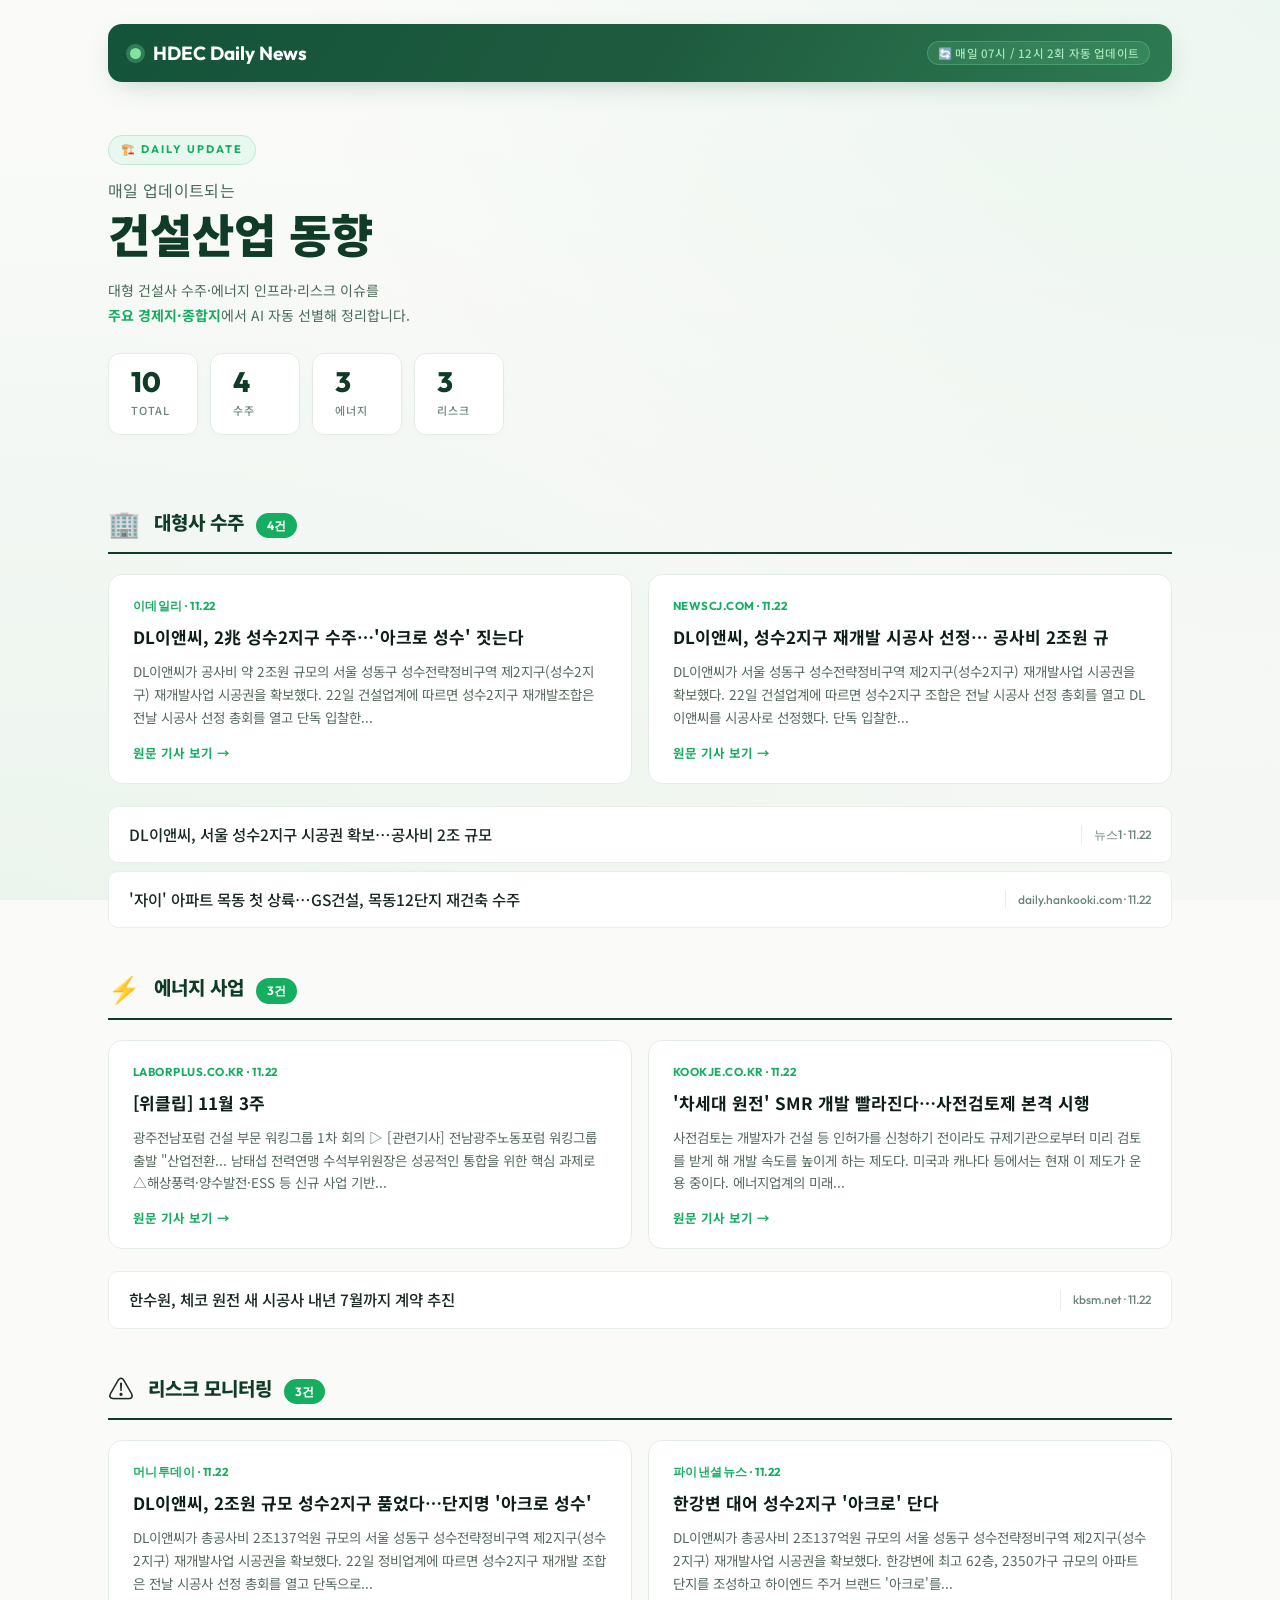
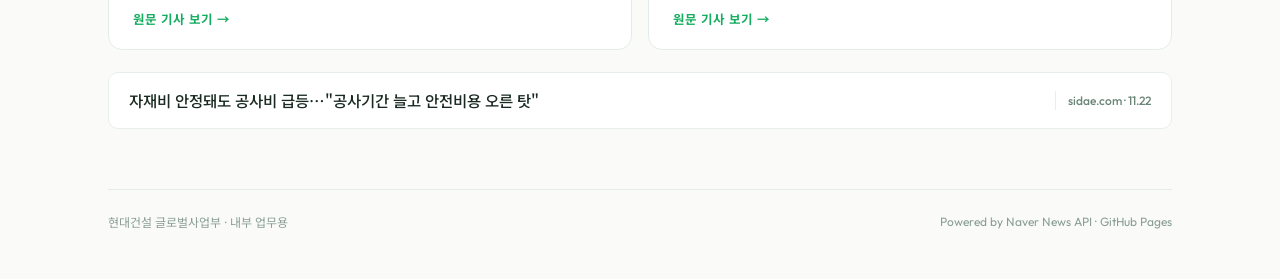
==== news_top10.html @ 76e1b09c "Daily news update 2026-11-22" ====
<!DOCTYPE html>
<html lang="ko">
<head>
    <meta charset="UTF-8">
    <meta name="viewport" content="width=device-width, initial-scale=1.0">
    <title>건설산업 동향 Daily | HDEC Daily News</title>
    <link rel="preconnect" href="https://fonts.googleapis.com">
    <link rel="preconnect" href="https://fonts.gstatic.com" crossorigin>
    <link href="https://fonts.googleapis.com/css2?family=Noto+Sans+KR:wght@300;400;500;700;900&family=Outfit:wght@300;400;600;800&display=swap" rel="stylesheet">
    <link rel="stylesheet" href="style.css">
</head>
<body>

<div class="bg-wrap"><div class="bg-overlay"></div></div>

<main class="container">

  <header class="site-header">
    <a href="https://hdec-daily-news.github.io/landing/" class="brand">
      <span class="brand-dot"></span>
      <span class="brand-name">HDEC Daily News</span>
    </a>
    <div class="site-meta">
      <span class="auto-badge">🔄 매일 07시 / 12시 2회 자동 업데이트</span>
    </div>
  </header>

  <section class="hero">
    <div class="hero-tag">🏗️ DAILY UPDATE</div>
    <h1>
      <span class="hero-sub">매일 업데이트되는</span>
      <span class="hero-main">건설산업 동향</span>
    </h1>
    <p class="hero-desc">
      대형 건설사 수주·에너지 인프라·리스크 이슈를<br>
      <strong>주요 경제지·종합지</strong>에서 AI 자동 선별해 정리합니다.
    </p>
    <div class="hero-stats">
      <div class="stat"><span class="stat-num">10</span><span class="stat-lab">TOTAL</span></div>
      <div class="stat"><span class="stat-num">4</span><span class="stat-lab">수주</span></div>
      <div class="stat"><span class="stat-num">3</span><span class="stat-lab">에너지</span></div>
      <div class="stat"><span class="stat-num">3</span><span class="stat-lab">리스크</span></div>
    </div>
  </section>

  
    <section class="section">
      <div class="section-head">
        <div class="section-icon">🏢</div>
        <div class="section-meta">
          <h2 class="section-title">대형사 수주</h2>
          <div class="section-count">4건</div>
        </div>
      </div>
      <div class="top-cards">
        <a class="top-card" href="https://www.edaily.co.kr/News/Read?newsId=01830246645648344&amp;mediaCodeNo=257&amp;utm_source=naver&amp;utm_medium=referral&amp;utm_campaign=news_syndication&amp;utm_content=original_article" target="_blank" rel="noopener">
          <div class="top-card-source">이데일리 · 11.22</div>
          <h3 class="top-card-title">DL이앤씨, 2兆 성수2지구 수주…'아크로 성수' 짓는다</h3>
          <p class="top-card-desc">DL이앤씨가 공사비 약 2조원 규모의 서울 성동구 성수전략정비구역 제2지구(성수2지구) 재개발사업 시공권을 확보했다. 22일 건설업계에 따르면 성수2지구 재개발조합은 전날 시공사 선정 총회를 열고 단독 입찰한... </p>
          <span class="top-card-more">원문 기사 보기 →</span>
        </a>
        <a class="top-card" href="https://www.newscj.com/news/articleView.html?idxno=3451092" target="_blank" rel="noopener">
          <div class="top-card-source">newscj.com · 11.22</div>
          <h3 class="top-card-title">DL이앤씨, 성수2지구 재개발 시공사 선정… 공사비 2조원 규</h3>
          <p class="top-card-desc">DL이앤씨가 서울 성동구 성수전략정비구역 제2지구(성수2지구) 재개발사업 시공권을 확보했다. 22일 건설업계에 따르면 성수2지구 조합은 전날 시공사 선정 총회를 열고 DL이앤씨를 시공사로 선정했다. 단독 입찰한... </p>
          <span class="top-card-more">원문 기사 보기 →</span>
        </a></div><ul class="headlines">
          <li class="headline">
            <a href="https://www.news1.kr/realestate/general/6361959" target="_blank" rel="noopener">
              <span class="hl-title">DL이앤씨, 서울 성수2지구 시공권 확보…공사비 2조 규모</span>
              <span class="hl-meta">뉴스1 · 11.22</span>
            </a>
          </li>
          <li class="headline">
            <a href="https://daily.hankooki.com/news/articleView.html?idxno=1427640" target="_blank" rel="noopener">
              <span class="hl-title">'자이' 아파트 목동 첫 상륙…GS건설, 목동12단지 재건축 수주</span>
              <span class="hl-meta">daily.hankooki.com · 11.22</span>
            </a>
          </li></ul>
    </section>
    <section class="section">
      <div class="section-head">
        <div class="section-icon">⚡</div>
        <div class="section-meta">
          <h2 class="section-title">에너지 사업</h2>
          <div class="section-count">3건</div>
        </div>
      </div>
      <div class="top-cards">
        <a class="top-card" href="https://www.laborplus.co.kr/news/articleView.html?idxno=41877" target="_blank" rel="noopener">
          <div class="top-card-source">laborplus.co.kr · 11.22</div>
          <h3 class="top-card-title">[위클립] 11월 3주</h3>
          <p class="top-card-desc">광주전남포럼 건설 부문 워킹그룹 1차 회의 ▷ [관련기사] 전남광주노동포럼 워킹그룹 출발 &quot;산업전환... 남태섭 전력연맹 수석부위원장은 성공적인 통합을 위한 핵심 과제로 △해상풍력·양수발전·ESS 등 신규 사업 기반... </p>
          <span class="top-card-more">원문 기사 보기 →</span>
        </a>
        <a class="top-card" href="http://www.kookje.co.kr/news2011/asp/newsbody.asp?code=0200&amp;key=20261122.99099006650" target="_blank" rel="noopener">
          <div class="top-card-source">kookje.co.kr · 11.22</div>
          <h3 class="top-card-title">'차세대 원전' SMR 개발 빨라진다…사전검토제 본격 시행</h3>
          <p class="top-card-desc">사전검토는 개발자가 건설 등 인허가를 신청하기 전이라도 규제기관으로부터 미리 검토를 받게 해 개발 속도를 높이게 하는 제도다. 미국과 캐나다 등에서는 현재 이 제도가 운용 중이다. 에너지업계의 미래... </p>
          <span class="top-card-more">원문 기사 보기 →</span>
        </a></div><ul class="headlines">
          <li class="headline">
            <a href="https://www.kbsm.net/news/view.php?idx=542794" target="_blank" rel="noopener">
              <span class="hl-title">한수원, 체코 원전 새 시공사 내년 7월까지 계약 추진</span>
              <span class="hl-meta">kbsm.net · 11.22</span>
            </a>
          </li></ul>
    </section>
    <section class="section">
      <div class="section-head">
        <div class="section-icon">⚠️</div>
        <div class="section-meta">
          <h2 class="section-title">리스크 모니터링</h2>
          <div class="section-count">3건</div>
        </div>
      </div>
      <div class="top-cards">
        <a class="top-card" href="https://www.mt.co.kr/estate/2026/11/22/2026112213561186663" target="_blank" rel="noopener">
          <div class="top-card-source">머니투데이 · 11.22</div>
          <h3 class="top-card-title">DL이앤씨, 2조원 규모 성수2지구 품었다…단지명 '아크로 성수'</h3>
          <p class="top-card-desc">DL이앤씨가 총공사비 2조137억원 규모의 서울 성동구 성수전략정비구역 제2지구(성수2지구) 재개발사업 시공권을 확보했다. 22일 정비업계에 따르면 성수2지구 재개발 조합은 전날 시공사 선정 총회를 열고 단독으로... </p>
          <span class="top-card-more">원문 기사 보기 →</span>
        </a>
        <a class="top-card" href="https://www.fnnews.com/news/202611221819391116" target="_blank" rel="noopener">
          <div class="top-card-source">파이낸셜뉴스 · 11.22</div>
          <h3 class="top-card-title">한강변 대어 성수2지구 '아크로' 단다</h3>
          <p class="top-card-desc">DL이앤씨가 총공사비 2조137억원 규모의 서울 성동구 성수전략정비구역 제2지구(성수2지구) 재개발사업 시공권을 확보했다. 한강변에 최고 62층, 2350가구 규모의 아파트 단지를 조성하고 하이엔드 주거 브랜드 '아크로'를... </p>
          <span class="top-card-more">원문 기사 보기 →</span>
        </a></div><ul class="headlines">
          <li class="headline">
            <a href="https://www.sidae.com/article/2026112119050457990" target="_blank" rel="noopener">
              <span class="hl-title">자재비 안정돼도 공사비 급등…&quot;공사기간 늘고 안전비용 오른 탓&quot;</span>
              <span class="hl-meta">sidae.com · 11.22</span>
            </a>
          </li></ul>
    </section>

  <footer class="site-footer">
    <div>현대건설 글로벌사업부 · 내부 업무용</div>
    <div class="tech">Powered by Naver News API · GitHub Pages</div>
  </footer>

</main>
</body>
</html>
---- style.css ----
/* ========= Reset ========= */
*, *::before, *::after { box-sizing: border-box; margin: 0; padding: 0; }
html, body { height: 100%; }
body {
  font-family: 'Noto Sans KR', -apple-system, BlinkMacSystemFont, sans-serif;
  color: #1a2a22;
  background: #fafbf9;
  overflow-x: hidden;
  min-height: 100vh;
  line-height: 1.6;
  -webkit-font-smoothing: antialiased;
}
a { color: inherit; text-decoration: none; }
ul { list-style: none; }

/* ========= Background (아주 연한 그린 틴트) ========= */
.bg-wrap {
  position: fixed;
  inset: 0;
  z-index: -2;
  background:
    radial-gradient(ellipse at top right, rgba(21, 173, 96, 0.06), transparent 55%),
    radial-gradient(ellipse at bottom left, rgba(21, 173, 96, 0.04), transparent 60%),
    linear-gradient(180deg, #fafbf9 0%, #f4f7f3 100%);
}
.bg-overlay { display: none; }

/* ========= Layout ========= */
.container {
  max-width: 1120px;
  margin: 0 auto;
  padding: 24px 28px 48px;
}

/* ========= Header (다크 그린 스트립 - '일부만 그린') ========= */
.site-header {
  display: flex;
  justify-content: space-between;
  align-items: center;
  padding: 14px 22px;
  margin-bottom: 32px;
  background: linear-gradient(120deg, #14543a 0%, #1e5a3e 50%, #2d7a52 100%);
  border-radius: 14px;
  color: #fff;
  box-shadow: 0 8px 30px -12px rgba(20, 84, 58, 0.35);
}
.brand {
  display: flex;
  align-items: center;
  gap: 12px;
  font-family: 'Outfit', sans-serif;
  font-weight: 700;
  font-size: 19px;
  color: #fff;
  transition: opacity 0.2s;
}
.brand:hover { opacity: 0.85; }
.brand-dot {
  width: 11px; height: 11px; border-radius: 50%;
  background: #7fe4a2;
  box-shadow: 0 0 0 4px rgba(127, 228, 162, 0.28);
  animation: pulse 2.2s ease-in-out infinite;
}
@keyframes pulse {
  0%, 100% { box-shadow: 0 0 0 4px rgba(127, 228, 162, 0.28); }
  50%      { box-shadow: 0 0 0 10px rgba(127, 228, 162, 0.06); }
}
.site-meta {
  font-size: 12.5px;
  color: #c7e8d2;
  font-weight: 300;
}
.site-meta .sep { margin: 0 8px; opacity: 0.5; }
.site-meta .auto-badge {
  display: inline-block;
  padding: 2px 10px;
  border-radius: 999px;
  background: rgba(127, 228, 162, 0.14);
  color: #a8e6ba;
  font-weight: 500;
  font-size: 11.5px;
  letter-spacing: 0.2px;
  border: 1px solid rgba(127, 228, 162, 0.28);
}

/* ========= Hero ========= */
.hero { padding: 20px 0 28px; }
.hero-tag {
  display: inline-block;
  font-family: 'Outfit', sans-serif;
  font-size: 11px;
  font-weight: 700;
  letter-spacing: 0.18em;
  color: #15ad60;
  background: #e8f8ef;
  border: 1px solid rgba(21, 173, 96, 0.18);
  padding: 5px 12px;
  border-radius: 999px;
  margin-bottom: 16px;
}
.hero h1 { line-height: 1.15; font-weight: 900; }
.hero-sub {
  display: block;
  font-size: clamp(13px, 1.6vw, 16px);
  font-weight: 400;
  color: #4a6b5a;
  margin-bottom: 8px;
  letter-spacing: 0.02em;
}
.hero-main {
  display: block;
  font-size: clamp(28px, 4.6vw, 46px);
  color: #0f3b27;
  font-weight: 900;
}
.hero-desc {
  margin-top: 18px;
  font-size: 14px;
  line-height: 1.75;
  color: #4a6b5a;
  font-weight: 400;
  max-width: 720px;
}
.hero-desc strong { color: #15ad60; font-weight: 700; }
.hero-stats {
  display: flex;
  gap: 12px;
  margin-top: 26px;
  flex-wrap: wrap;
}
.stat {
  display: flex;
  flex-direction: column;
  padding: 14px 22px;
  background: #fff;
  border: 1px solid #e3ede6;
  border-radius: 12px;
  min-width: 90px;
  box-shadow: 0 2px 8px -4px rgba(20, 84, 58, 0.08);
}
.stat-num {
  font-family: 'Outfit', sans-serif;
  font-size: 28px;
  font-weight: 800;
  color: #0f3b27;
  line-height: 1;
}
.stat-lab {
  margin-top: 6px;
  font-size: 11px;
  font-weight: 500;
  letter-spacing: 0.08em;
  color: #6b8578;
  text-transform: uppercase;
}

/* ========= Section ========= */
.section { margin-top: 44px; }
.section-head {
  display: flex;
  align-items: center;
  gap: 14px;
  padding-bottom: 14px;
  margin-bottom: 20px;
  border-bottom: 2px solid #0f3b27;
}
.section-icon {
  font-size: 26px;
  line-height: 1;
}
.section-meta { display: flex; align-items: baseline; gap: 12px; flex: 1; }
.section-title {
  font-size: 19px;
  font-weight: 800;
  color: #0f3b27;
}
.section-count {
  font-family: 'Outfit', sans-serif;
  font-size: 12px;
  font-weight: 700;
  color: #fff;
  background: #15ad60;
  padding: 3px 11px;
  border-radius: 999px;
  letter-spacing: 0.02em;
}

/* ========= Top cards (대표 2장) ========= */
.top-cards {
  display: grid;
  grid-template-columns: 1fr 1fr;
  gap: 16px;
  margin-bottom: 22px;
}
.top-card {
  display: flex;
  flex-direction: column;
  padding: 22px 24px 20px;
  background: #fff;
  color: #1a2a22;
  border-radius: 14px;
  border: 1px solid #e3ede6;
  transition: transform 0.3s cubic-bezier(0.2, 0.9, 0.3, 1),
              box-shadow 0.3s ease,
              border-color 0.3s ease;
  min-height: 170px;
}
.top-card:hover {
  transform: translateY(-3px);
  box-shadow: 0 18px 40px -14px rgba(20, 84, 58, 0.18);
  border-color: #15ad60;
}
.top-card-source {
  font-family: 'Outfit', sans-serif;
  font-size: 11.5px;
  font-weight: 700;
  letter-spacing: 0.04em;
  color: #15ad60;
  text-transform: uppercase;
  margin-bottom: 10px;
}
.top-card-title {
  font-size: 17px;
  font-weight: 700;
  line-height: 1.45;
  color: #0f1f17;
  margin-bottom: 10px;
}
.top-card-desc {
  font-size: 13.5px;
  line-height: 1.7;
  color: #556a5e;
  font-weight: 400;
  flex: 1;
  display: -webkit-box;
  -webkit-line-clamp: 3;
  -webkit-box-orient: vertical;
  overflow: hidden;
}
.top-card-more {
  margin-top: 14px;
  font-size: 12.5px;
  font-weight: 700;
  color: #15ad60;
  align-self: flex-start;
}

/* ========= Headlines list (더 큰 글자, 더 눈에 띄게) ========= */
.headlines {
  display: flex;
  flex-direction: column;
  gap: 8px;
  background: transparent;
}
.headline a {
  display: flex;
  justify-content: space-between;
  gap: 20px;
  padding: 16px 20px;
  background: #fff;
  border: 1px solid #e8eeea;
  border-radius: 10px;
  transition: border-color 0.2s ease, box-shadow 0.2s ease, transform 0.2s ease;
  align-items: center;
}
.headline a:hover {
  border-color: #15ad60;
  box-shadow: 0 6px 18px -8px rgba(20, 84, 58, 0.18);
  transform: translateX(3px);
}
.hl-title {
  font-size: 15.5px;
  color: #1a2a22;
  font-weight: 500;
  flex: 1;
  line-height: 1.5;
  overflow: hidden;
  text-overflow: ellipsis;
  display: -webkit-box;
  -webkit-line-clamp: 2;
  -webkit-box-orient: vertical;
}
.headline a:hover .hl-title { color: #0f3b27; }
.hl-meta {
  font-family: 'Outfit', sans-serif;
  font-size: 12px;
  color: #6b8578;
  font-weight: 500;
  white-space: nowrap;
  flex-shrink: 0;
  padding-left: 12px;
  border-left: 1px solid #e8eeea;
}

.empty {
  padding: 32px 22px;
  text-align: center;
  color: #8a9e92;
  font-size: 13px;
  background: #fff;
  border: 1px dashed #d5dfd8;
  border-radius: 12px;
  font-style: italic;
}

/* ========= Footer ========= */
.site-footer {
  margin-top: 60px;
  padding-top: 22px;
  border-top: 1px solid #e3ede6;
  display: flex;
  justify-content: space-between;
  font-size: 12px;
  color: #8a9e92;
}
.site-footer .tech { font-family: 'Outfit', sans-serif; }

/* ========= Responsive ========= */
@media (max-width: 768px) {
  .container { padding: 16px 14px 32px; }
  .site-header { padding: 12px 16px; margin-bottom: 22px; }
  .hero { padding: 14px 0 22px; }
  .top-cards { grid-template-columns: 1fr; }
  .headline a { flex-direction: column; align-items: flex-start; gap: 8px; padding: 14px 16px; }
  .hl-meta { padding-left: 0; border-left: 0; }
  .site-meta { display: none; }
  .site-footer { flex-direction: column; gap: 6px; }
}
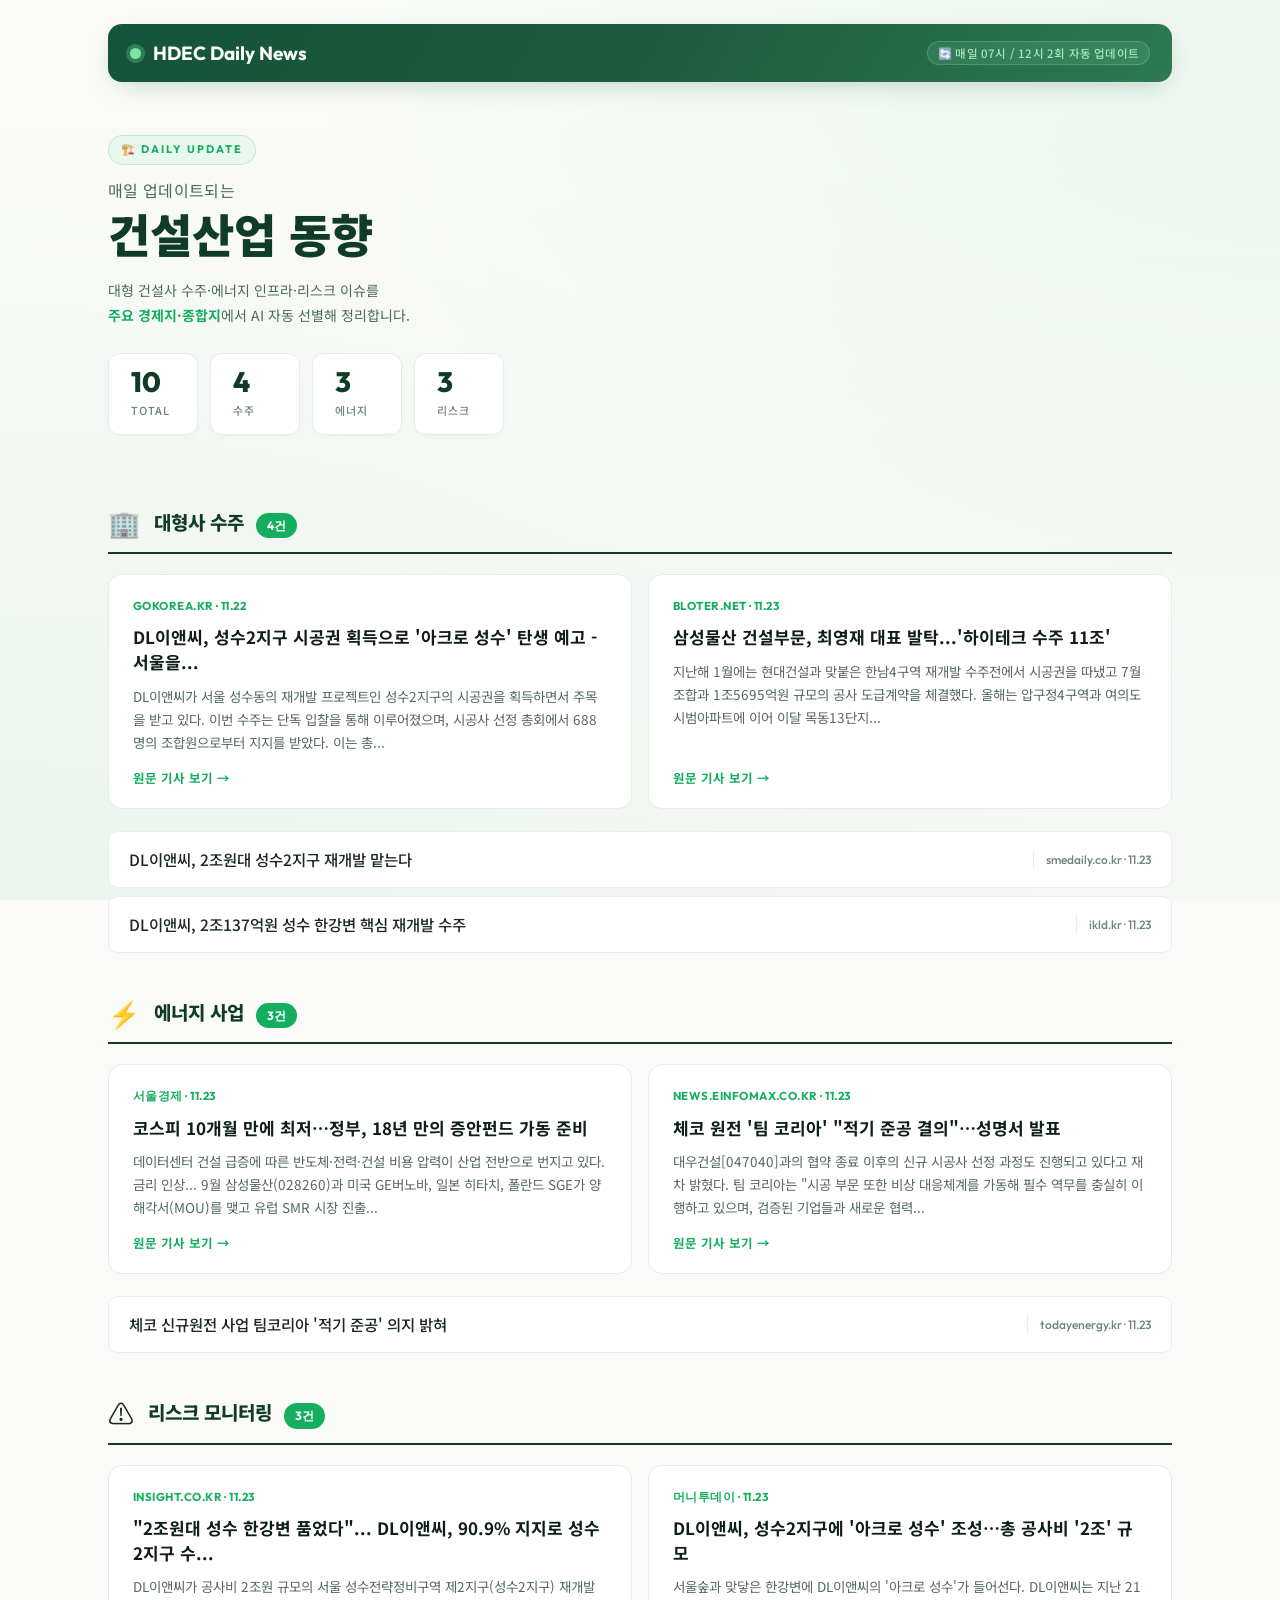
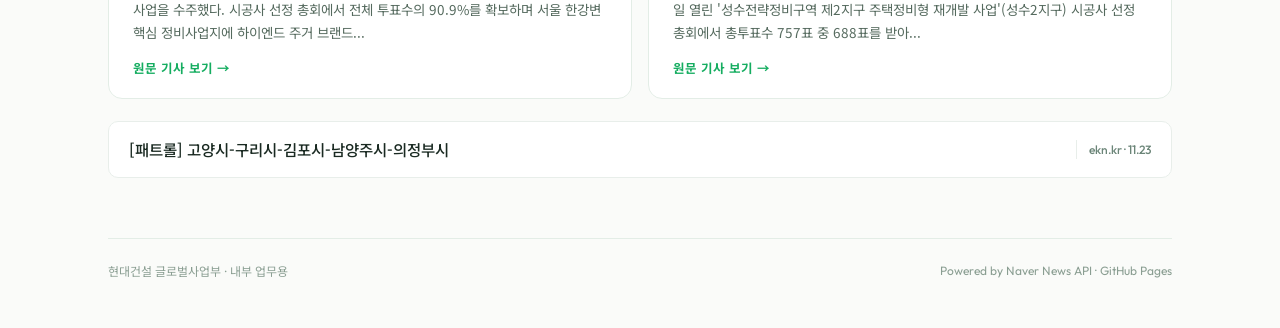
==== commit 350a6f49: "Daily news update 2026-11-23" ====
--- a/news_top10.html
+++ b/news_top10.html
@@ -53,28 +53,28 @@
         </div>
       </div>
       <div class="top-cards">
-        <a class="top-card" href="https://www.edaily.co.kr/News/Read?newsId=01830246645648344&amp;mediaCodeNo=257&amp;utm_source=naver&amp;utm_medium=referral&amp;utm_campaign=news_syndication&amp;utm_content=original_article" target="_blank" rel="noopener">
-          <div class="top-card-source">이데일리 · 11.22</div>
-          <h3 class="top-card-title">DL이앤씨, 2兆 성수2지구 수주…'아크로 성수' 짓는다</h3>
-          <p class="top-card-desc">DL이앤씨가 공사비 약 2조원 규모의 서울 성동구 성수전략정비구역 제2지구(성수2지구) 재개발사업 시공권을 확보했다. 22일 건설업계에 따르면 성수2지구 재개발조합은 전날 시공사 선정 총회를 열고 단독 입찰한... </p>
+        <a class="top-card" href="https://www.gokorea.kr/news/articleView.html?idxno=886766" target="_blank" rel="noopener">
+          <div class="top-card-source">gokorea.kr · 11.22</div>
+          <h3 class="top-card-title">DL이앤씨, 성수2지구 시공권 획득으로 '아크로 성수' 탄생 예고 - 서울을...</h3>
+          <p class="top-card-desc">DL이앤씨가 서울 성수동의 재개발 프로젝트인 성수2지구의 시공권을 획득하면서 주목을 받고 있다. 이번 수주는 단독 입찰을 통해 이루어졌으며, 시공사 선정 총회에서 688명의 조합원으로부터 지지를 받았다. 이는 총... </p>
           <span class="top-card-more">원문 기사 보기 →</span>
         </a>
-        <a class="top-card" href="https://www.newscj.com/news/articleView.html?idxno=3451092" target="_blank" rel="noopener">
-          <div class="top-card-source">newscj.com · 11.22</div>
-          <h3 class="top-card-title">DL이앤씨, 성수2지구 재개발 시공사 선정… 공사비 2조원 규</h3>
-          <p class="top-card-desc">DL이앤씨가 서울 성동구 성수전략정비구역 제2지구(성수2지구) 재개발사업 시공권을 확보했다. 22일 건설업계에 따르면 성수2지구 조합은 전날 시공사 선정 총회를 열고 DL이앤씨를 시공사로 선정했다. 단독 입찰한... </p>
+        <a class="top-card" href="https://www.bloter.net/news/articleView.html?idxno=679367" target="_blank" rel="noopener">
+          <div class="top-card-source">bloter.net · 11.23</div>
+          <h3 class="top-card-title">삼성물산 건설부문, 최영재 대표 발탁...'하이테크 수주 11조'</h3>
+          <p class="top-card-desc">지난해 1월에는 현대건설과 맞붙은 한남4구역 재개발 수주전에서 시공권을 따냈고 7월 조합과 1조5695억원 규모의 공사 도급계약을 체결했다. 올해는 압구정4구역과 여의도 시범아파트에 이어 이달 목동13단지... </p>
           <span class="top-card-more">원문 기사 보기 →</span>
         </a></div><ul class="headlines">
           <li class="headline">
-            <a href="https://www.news1.kr/realestate/general/6361959" target="_blank" rel="noopener">
-              <span class="hl-title">DL이앤씨, 서울 성수2지구 시공권 확보…공사비 2조 규모</span>
-              <span class="hl-meta">뉴스1 · 11.22</span>
+            <a href="http://www.smedaily.co.kr/news/articleView.html?idxno=366463" target="_blank" rel="noopener">
+              <span class="hl-title">DL이앤씨, 2조원대 성수2지구 재개발 맡는다</span>
+              <span class="hl-meta">smedaily.co.kr · 11.23</span>
             </a>
           </li>
           <li class="headline">
-            <a href="https://daily.hankooki.com/news/articleView.html?idxno=1427640" target="_blank" rel="noopener">
-              <span class="hl-title">'자이' 아파트 목동 첫 상륙…GS건설, 목동12단지 재건축 수주</span>
-              <span class="hl-meta">daily.hankooki.com · 11.22</span>
+            <a href="http://www.ikld.kr/news/articleView.html?idxno=344645" target="_blank" rel="noopener">
+              <span class="hl-title">DL이앤씨, 2조137억원 성수 한강변 핵심 재개발 수주</span>
+              <span class="hl-meta">ikld.kr · 11.23</span>
             </a>
           </li></ul>
     </section>
@@ -87,22 +87,22 @@
         </div>
       </div>
       <div class="top-cards">
-        <a class="top-card" href="https://www.laborplus.co.kr/news/articleView.html?idxno=41877" target="_blank" rel="noopener">
-          <div class="top-card-source">laborplus.co.kr · 11.22</div>
-          <h3 class="top-card-title">[위클립] 11월 3주</h3>
-          <p class="top-card-desc">광주전남포럼 건설 부문 워킹그룹 1차 회의 ▷ [관련기사] 전남광주노동포럼 워킹그룹 출발 &quot;산업전환... 남태섭 전력연맹 수석부위원장은 성공적인 통합을 위한 핵심 과제로 △해상풍력·양수발전·ESS 등 신규 사업 기반... </p>
+        <a class="top-card" href="https://www.sedaily.com/article/20117585?ref=naver" target="_blank" rel="noopener">
+          <div class="top-card-source">서울경제 · 11.23</div>
+          <h3 class="top-card-title">코스피 10개월 만에 최저…정부, 18년 만의 증안펀드 가동 준비</h3>
+          <p class="top-card-desc">데이터센터 건설 급증에 따른 반도체·전력·건설 비용 압력이 산업 전반으로 번지고 있다. 금리 인상... 9월 삼성물산(028260)과 미국 GE버노바, 일본 히타치, 폴란드 SGE가 양해각서(MOU)를 맺고 유럽 SMR 시장 진출... </p>
           <span class="top-card-more">원문 기사 보기 →</span>
         </a>
-        <a class="top-card" href="http://www.kookje.co.kr/news2011/asp/newsbody.asp?code=0200&amp;key=20261122.99099006650" target="_blank" rel="noopener">
-          <div class="top-card-source">kookje.co.kr · 11.22</div>
-          <h3 class="top-card-title">'차세대 원전' SMR 개발 빨라진다…사전검토제 본격 시행</h3>
-          <p class="top-card-desc">사전검토는 개발자가 건설 등 인허가를 신청하기 전이라도 규제기관으로부터 미리 검토를 받게 해 개발 속도를 높이게 하는 제도다. 미국과 캐나다 등에서는 현재 이 제도가 운용 중이다. 에너지업계의 미래... </p>
+        <a class="top-card" href="https://news.einfomax.co.kr/news/articleView.html?idxno=4446020" target="_blank" rel="noopener">
+          <div class="top-card-source">news.einfomax.co.kr · 11.23</div>
+          <h3 class="top-card-title">체코 원전 '팀 코리아' &quot;적기 준공 결의&quot;…성명서 발표</h3>
+          <p class="top-card-desc">대우건설[047040]과의 협약 종료 이후의 신규 시공사 선정 과정도 진행되고 있다고 재차 밝혔다. 팀 코리아는 &quot;시공 부문 또한 비상 대응체계를 가동해 필수 역무를 충실히 이행하고 있으며, 검증된 기업들과 새로운 협력... </p>
           <span class="top-card-more">원문 기사 보기 →</span>
         </a></div><ul class="headlines">
           <li class="headline">
-            <a href="https://www.kbsm.net/news/view.php?idx=542794" target="_blank" rel="noopener">
-              <span class="hl-title">한수원, 체코 원전 새 시공사 내년 7월까지 계약 추진</span>
-              <span class="hl-meta">kbsm.net · 11.22</span>
+            <a href="https://www.todayenergy.kr/news/articleView.html?idxno=305907" target="_blank" rel="noopener">
+              <span class="hl-title">체코 신규원전 사업 팀코리아 '적기 준공' 의지 밝혀</span>
+              <span class="hl-meta">todayenergy.kr · 11.23</span>
             </a>
           </li></ul>
     </section>
@@ -115,22 +115,22 @@
         </div>
       </div>
       <div class="top-cards">
-        <a class="top-card" href="https://www.mt.co.kr/estate/2026/11/22/2026112213561186663" target="_blank" rel="noopener">
-          <div class="top-card-source">머니투데이 · 11.22</div>
-          <h3 class="top-card-title">DL이앤씨, 2조원 규모 성수2지구 품었다…단지명 '아크로 성수'</h3>
-          <p class="top-card-desc">DL이앤씨가 총공사비 2조137억원 규모의 서울 성동구 성수전략정비구역 제2지구(성수2지구) 재개발사업 시공권을 확보했다. 22일 정비업계에 따르면 성수2지구 재개발 조합은 전날 시공사 선정 총회를 열고 단독으로... </p>
+        <a class="top-card" href="https://www.insight.co.kr/news/583135" target="_blank" rel="noopener">
+          <div class="top-card-source">insight.co.kr · 11.23</div>
+          <h3 class="top-card-title">&quot;2조원대 성수 한강변 품었다&quot;... DL이앤씨, 90.9% 지지로 성수2지구 수...</h3>
+          <p class="top-card-desc">DL이앤씨가 공사비 2조원 규모의 서울 성수전략정비구역 제2지구(성수2지구) 재개발 사업을 수주했다. 시공사 선정 총회에서 전체 투표수의 90.9%를 확보하며 서울 한강변 핵심 정비사업지에 하이엔드 주거 브랜드... </p>
           <span class="top-card-more">원문 기사 보기 →</span>
         </a>
-        <a class="top-card" href="https://www.fnnews.com/news/202611221819391116" target="_blank" rel="noopener">
-          <div class="top-card-source">파이낸셜뉴스 · 11.22</div>
-          <h3 class="top-card-title">한강변 대어 성수2지구 '아크로' 단다</h3>
-          <p class="top-card-desc">DL이앤씨가 총공사비 2조137억원 규모의 서울 성동구 성수전략정비구역 제2지구(성수2지구) 재개발사업 시공권을 확보했다. 한강변에 최고 62층, 2350가구 규모의 아파트 단지를 조성하고 하이엔드 주거 브랜드 '아크로'를... </p>
+        <a class="top-card" href="https://www.mt.co.kr/estate/2026/11/23/2026112309432934830" target="_blank" rel="noopener">
+          <div class="top-card-source">머니투데이 · 11.23</div>
+          <h3 class="top-card-title">DL이앤씨, 성수2지구에 '아크로 성수' 조성…총 공사비 '2조' 규모</h3>
+          <p class="top-card-desc">서울숲과 맞닿은 한강변에 DL이앤씨의 '아크로 성수'가 들어선다. DL이앤씨는 지난 21일 열린 '성수전략정비구역 제2지구 주택정비형 재개발 사업'(성수2지구) 시공사 선정 총회에서 총투표수 757표 중 688표를 받아... </p>
           <span class="top-card-more">원문 기사 보기 →</span>
         </a></div><ul class="headlines">
           <li class="headline">
-            <a href="https://www.sidae.com/article/2026112119050457990" target="_blank" rel="noopener">
-              <span class="hl-title">자재비 안정돼도 공사비 급등…&quot;공사기간 늘고 안전비용 오른 탓&quot;</span>
-              <span class="hl-meta">sidae.com · 11.22</span>
+            <a href="https://www.ekn.kr/web/view.php?key=20261123025253144" target="_blank" rel="noopener">
+              <span class="hl-title">[패트롤] 고양시-구리시-김포시-남양주시-의정부시</span>
+              <span class="hl-meta">ekn.kr · 11.23</span>
             </a>
           </li></ul>
     </section>
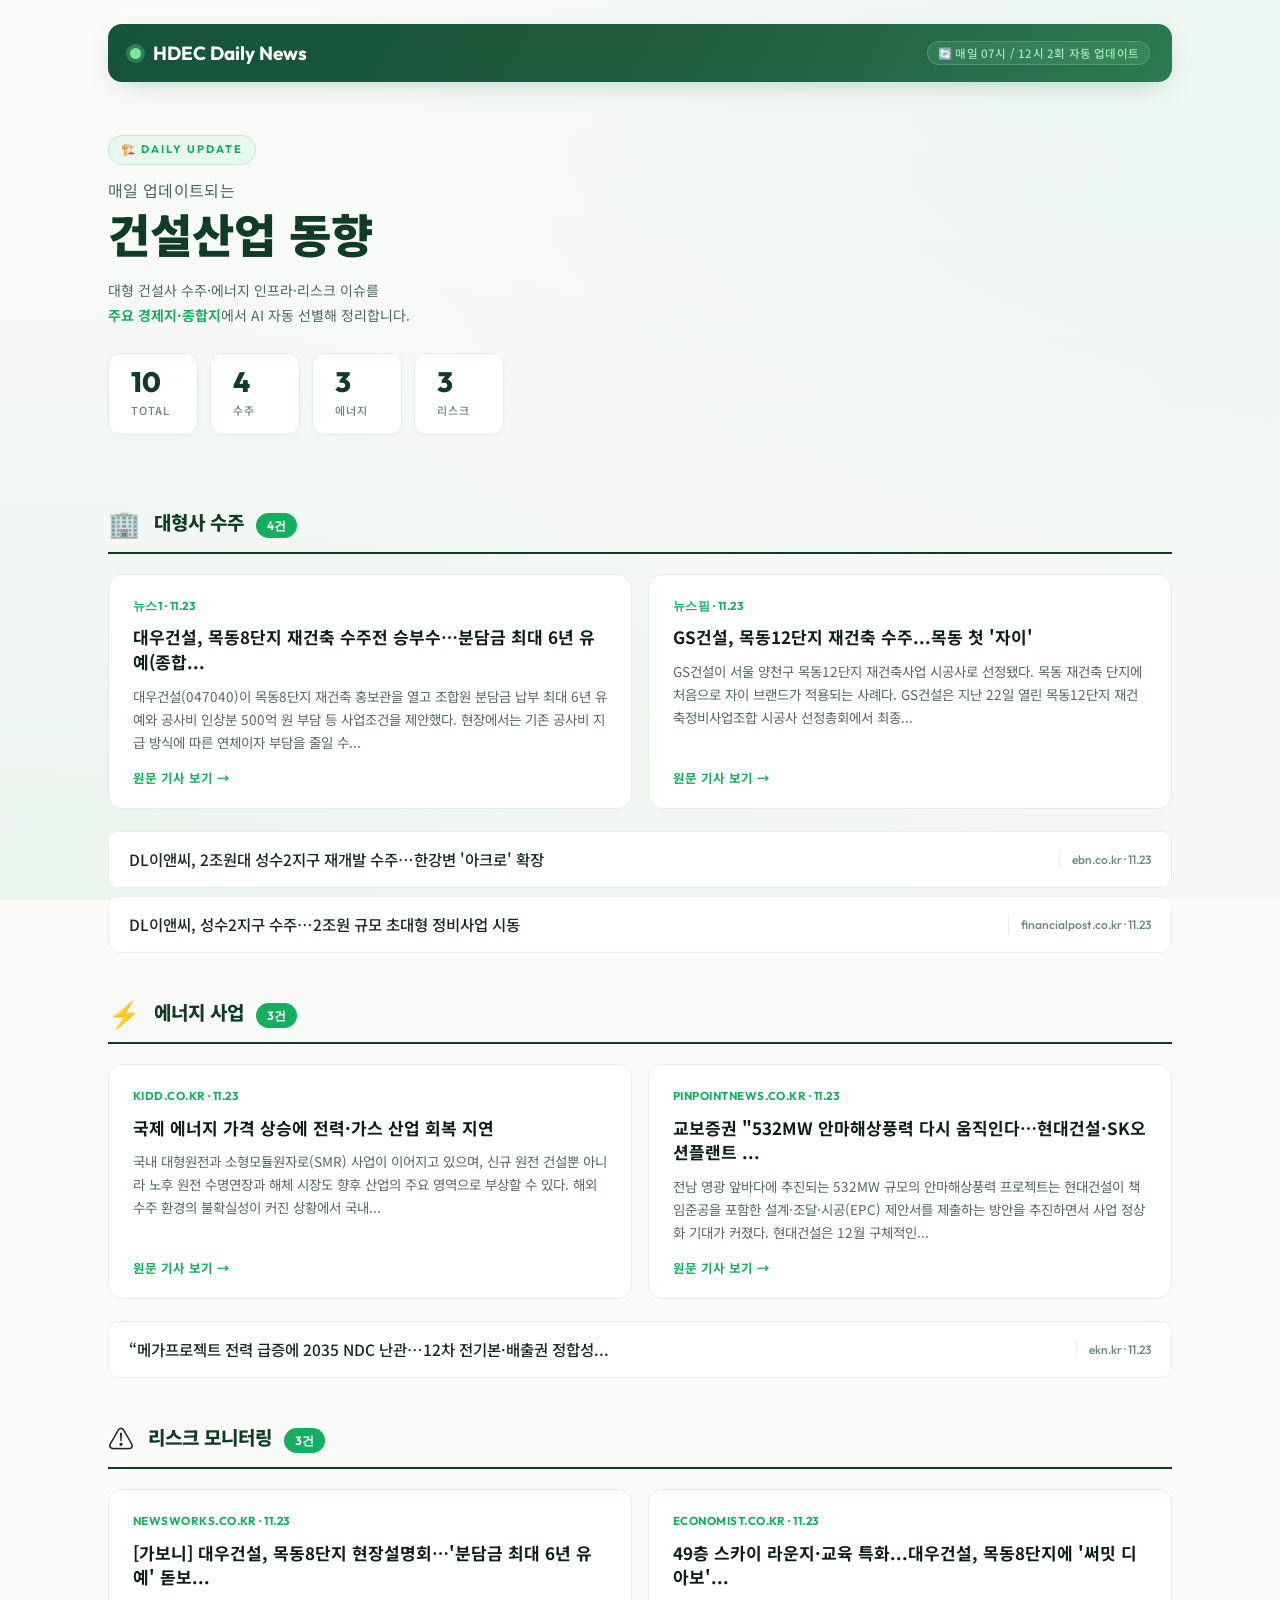
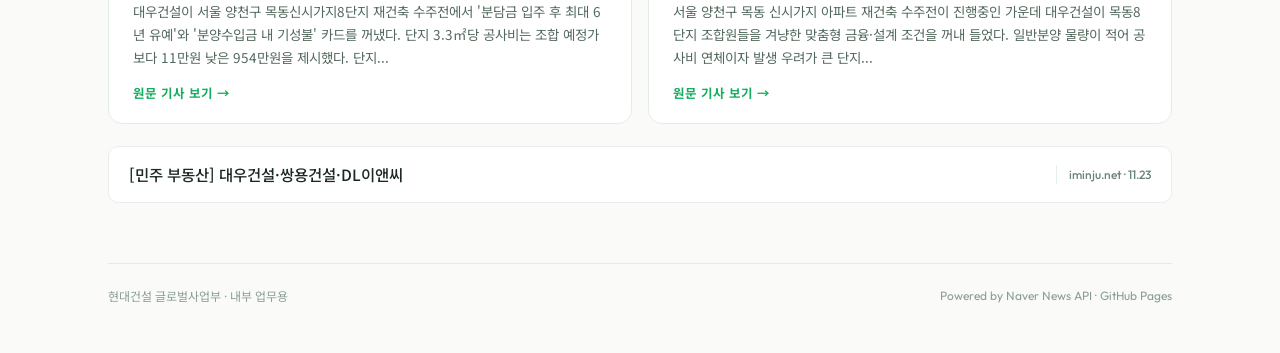
==== commit 8b9b2c67: "Daily news update 2026-11-23" ====
--- a/news_top10.html
+++ b/news_top10.html
@@ -53,28 +53,28 @@
         </div>
       </div>
       <div class="top-cards">
-        <a class="top-card" href="https://www.gokorea.kr/news/articleView.html?idxno=886766" target="_blank" rel="noopener">
-          <div class="top-card-source">gokorea.kr · 11.22</div>
-          <h3 class="top-card-title">DL이앤씨, 성수2지구 시공권 획득으로 '아크로 성수' 탄생 예고 - 서울을...</h3>
-          <p class="top-card-desc">DL이앤씨가 서울 성수동의 재개발 프로젝트인 성수2지구의 시공권을 획득하면서 주목을 받고 있다. 이번 수주는 단독 입찰을 통해 이루어졌으며, 시공사 선정 총회에서 688명의 조합원으로부터 지지를 받았다. 이는 총... </p>
+        <a class="top-card" href="https://www.news1.kr/realestate/general/6362849" target="_blank" rel="noopener">
+          <div class="top-card-source">뉴스1 · 11.23</div>
+          <h3 class="top-card-title">대우건설, 목동8단지 재건축 수주전 승부수…분담금 최대 6년 유예(종합...</h3>
+          <p class="top-card-desc">대우건설(047040)이 목동8단지 재건축 홍보관을 열고 조합원 분담금 납부 최대 6년 유예와 공사비 인상분 500억 원 부담 등 사업조건을 제안했다. 현장에서는 기존 공사비 지급 방식에 따른 연체이자 부담을 줄일 수... </p>
           <span class="top-card-more">원문 기사 보기 →</span>
         </a>
-        <a class="top-card" href="https://www.bloter.net/news/articleView.html?idxno=679367" target="_blank" rel="noopener">
-          <div class="top-card-source">bloter.net · 11.23</div>
-          <h3 class="top-card-title">삼성물산 건설부문, 최영재 대표 발탁...'하이테크 수주 11조'</h3>
-          <p class="top-card-desc">지난해 1월에는 현대건설과 맞붙은 한남4구역 재개발 수주전에서 시공권을 따냈고 7월 조합과 1조5695억원 규모의 공사 도급계약을 체결했다. 올해는 압구정4구역과 여의도 시범아파트에 이어 이달 목동13단지... </p>
+        <a class="top-card" href="https://www.newspim.com/news/view/20261123001060" target="_blank" rel="noopener">
+          <div class="top-card-source">뉴스핌 · 11.23</div>
+          <h3 class="top-card-title">GS건설, 목동12단지 재건축 수주...목동 첫 '자이'</h3>
+          <p class="top-card-desc">GS건설이 서울 양천구 목동12단지 재건축사업 시공사로 선정됐다. 목동 재건축 단지에 처음으로 자이 브랜드가 적용되는 사례다. GS건설은 지난 22일 열린 목동12단지 재건축정비사업조합 시공사 선정총회에서 최종... </p>
           <span class="top-card-more">원문 기사 보기 →</span>
         </a></div><ul class="headlines">
           <li class="headline">
-            <a href="http://www.smedaily.co.kr/news/articleView.html?idxno=366463" target="_blank" rel="noopener">
-              <span class="hl-title">DL이앤씨, 2조원대 성수2지구 재개발 맡는다</span>
-              <span class="hl-meta">smedaily.co.kr · 11.23</span>
+            <a href="https://www.ebn.co.kr/news/articleView.html?idxno=1732726" target="_blank" rel="noopener">
+              <span class="hl-title">DL이앤씨, 2조원대 성수2지구 재개발 수주…한강변 '아크로' 확장</span>
+              <span class="hl-meta">ebn.co.kr · 11.23</span>
             </a>
           </li>
           <li class="headline">
-            <a href="http://www.ikld.kr/news/articleView.html?idxno=344645" target="_blank" rel="noopener">
-              <span class="hl-title">DL이앤씨, 2조137억원 성수 한강변 핵심 재개발 수주</span>
-              <span class="hl-meta">ikld.kr · 11.23</span>
+            <a href="https://www.financialpost.co.kr/news/articleView.html?idxno=302413" target="_blank" rel="noopener">
+              <span class="hl-title">DL이앤씨, 성수2지구 수주…2조원 규모 초대형 정비사업 시동</span>
+              <span class="hl-meta">financialpost.co.kr · 11.23</span>
             </a>
           </li></ul>
     </section>
@@ -87,22 +87,22 @@
         </div>
       </div>
       <div class="top-cards">
-        <a class="top-card" href="https://www.sedaily.com/article/20117585?ref=naver" target="_blank" rel="noopener">
-          <div class="top-card-source">서울경제 · 11.23</div>
-          <h3 class="top-card-title">코스피 10개월 만에 최저…정부, 18년 만의 증안펀드 가동 준비</h3>
-          <p class="top-card-desc">데이터센터 건설 급증에 따른 반도체·전력·건설 비용 압력이 산업 전반으로 번지고 있다. 금리 인상... 9월 삼성물산(028260)과 미국 GE버노바, 일본 히타치, 폴란드 SGE가 양해각서(MOU)를 맺고 유럽 SMR 시장 진출... </p>
+        <a class="top-card" href="https://kidd.co.kr/news/248239" target="_blank" rel="noopener">
+          <div class="top-card-source">kidd.co.kr · 11.23</div>
+          <h3 class="top-card-title">국제 에너지 가격 상승에 전력·가스 산업 회복 지연</h3>
+          <p class="top-card-desc">국내 대형원전과 소형모듈원자로(SMR) 사업이 이어지고 있으며, 신규 원전 건설뿐 아니라 노후 원전 수명연장과 해체 시장도 향후 산업의 주요 영역으로 부상할 수 있다. 해외 수주 환경의 불확실성이 커진 상황에서 국내... </p>
           <span class="top-card-more">원문 기사 보기 →</span>
         </a>
-        <a class="top-card" href="https://news.einfomax.co.kr/news/articleView.html?idxno=4446020" target="_blank" rel="noopener">
-          <div class="top-card-source">news.einfomax.co.kr · 11.23</div>
-          <h3 class="top-card-title">체코 원전 '팀 코리아' &quot;적기 준공 결의&quot;…성명서 발표</h3>
-          <p class="top-card-desc">대우건설[047040]과의 협약 종료 이후의 신규 시공사 선정 과정도 진행되고 있다고 재차 밝혔다. 팀 코리아는 &quot;시공 부문 또한 비상 대응체계를 가동해 필수 역무를 충실히 이행하고 있으며, 검증된 기업들과 새로운 협력... </p>
+        <a class="top-card" href="https://www.pinpointnews.co.kr/news/articleView.html?idxno=507119" target="_blank" rel="noopener">
+          <div class="top-card-source">pinpointnews.co.kr · 11.23</div>
+          <h3 class="top-card-title">교보증권 &quot;532MW 안마해상풍력 다시 움직인다…현대건설·SK오션플랜트 ...</h3>
+          <p class="top-card-desc">전남 영광 앞바다에 추진되는 532MW 규모의 안마해상풍력 프로젝트는 현대건설이 책임준공을 포함한 설계·조달·시공(EPC) 제안서를 제출하는 방안을 추진하면서 사업 정상화 기대가 커졌다. 현대건설은 12월 구체적인... </p>
           <span class="top-card-more">원문 기사 보기 →</span>
         </a></div><ul class="headlines">
           <li class="headline">
-            <a href="https://www.todayenergy.kr/news/articleView.html?idxno=305907" target="_blank" rel="noopener">
-              <span class="hl-title">체코 신규원전 사업 팀코리아 '적기 준공' 의지 밝혀</span>
-              <span class="hl-meta">todayenergy.kr · 11.23</span>
+            <a href="https://www.ekn.kr/web/view.php?key=20261123027483518" target="_blank" rel="noopener">
+              <span class="hl-title">“메가프로젝트 전력 급증에 2035 NDC 난관…12차 전기본·배출권 정합성...</span>
+              <span class="hl-meta">ekn.kr · 11.23</span>
             </a>
           </li></ul>
     </section>
@@ -115,22 +115,22 @@
         </div>
       </div>
       <div class="top-cards">
-        <a class="top-card" href="https://www.insight.co.kr/news/583135" target="_blank" rel="noopener">
-          <div class="top-card-source">insight.co.kr · 11.23</div>
-          <h3 class="top-card-title">&quot;2조원대 성수 한강변 품었다&quot;... DL이앤씨, 90.9% 지지로 성수2지구 수...</h3>
-          <p class="top-card-desc">DL이앤씨가 공사비 2조원 규모의 서울 성수전략정비구역 제2지구(성수2지구) 재개발 사업을 수주했다. 시공사 선정 총회에서 전체 투표수의 90.9%를 확보하며 서울 한강변 핵심 정비사업지에 하이엔드 주거 브랜드... </p>
+        <a class="top-card" href="https://www.newsworks.co.kr/news/articleView.html?idxno=904014" target="_blank" rel="noopener">
+          <div class="top-card-source">newsworks.co.kr · 11.23</div>
+          <h3 class="top-card-title">[가보니] 대우건설, 목동8단지 현장설명회…'분담금 최대 6년 유예' 돋보...</h3>
+          <p class="top-card-desc">대우건설이 서울 양천구 목동신시가지8단지 재건축 수주전에서 '분담금 입주 후 최대 6년 유예'와 '분양수입금 내 기성불' 카드를 꺼냈다. 단지 3.3㎡당 공사비는 조합 예정가보다 11만원 낮은 954만원을 제시했다. 단지... </p>
           <span class="top-card-more">원문 기사 보기 →</span>
         </a>
-        <a class="top-card" href="https://www.mt.co.kr/estate/2026/11/23/2026112309432934830" target="_blank" rel="noopener">
-          <div class="top-card-source">머니투데이 · 11.23</div>
-          <h3 class="top-card-title">DL이앤씨, 성수2지구에 '아크로 성수' 조성…총 공사비 '2조' 규모</h3>
-          <p class="top-card-desc">서울숲과 맞닿은 한강변에 DL이앤씨의 '아크로 성수'가 들어선다. DL이앤씨는 지난 21일 열린 '성수전략정비구역 제2지구 주택정비형 재개발 사업'(성수2지구) 시공사 선정 총회에서 총투표수 757표 중 688표를 받아... </p>
+        <a class="top-card" href="https://economist.co.kr/article/view/ecn202611230011" target="_blank" rel="noopener">
+          <div class="top-card-source">economist.co.kr · 11.23</div>
+          <h3 class="top-card-title">49층 스카이 라운지·교육 특화...대우건설, 목동8단지에 '써밋 디아보'...</h3>
+          <p class="top-card-desc">서울 양천구 목동 신시가지 아파트 재건축 수주전이 진행중인 가운데 대우건설이 목동8단지 조합원들을 겨냥한 맞춤형 금융·설계 조건을 꺼내 들었다. 일반분양 물량이 적어 공사비 연체이자 발생 우려가 큰 단지... </p>
           <span class="top-card-more">원문 기사 보기 →</span>
         </a></div><ul class="headlines">
           <li class="headline">
-            <a href="https://www.ekn.kr/web/view.php?key=20261123025253144" target="_blank" rel="noopener">
-              <span class="hl-title">[패트롤] 고양시-구리시-김포시-남양주시-의정부시</span>
-              <span class="hl-meta">ekn.kr · 11.23</span>
+            <a href="http://www.iminju.net/news/articleView.html?idxno=172925" target="_blank" rel="noopener">
+              <span class="hl-title">[민주 부동산] 대우건설·쌍용건설·DL이앤씨</span>
+              <span class="hl-meta">iminju.net · 11.23</span>
             </a>
           </li></ul>
     </section>
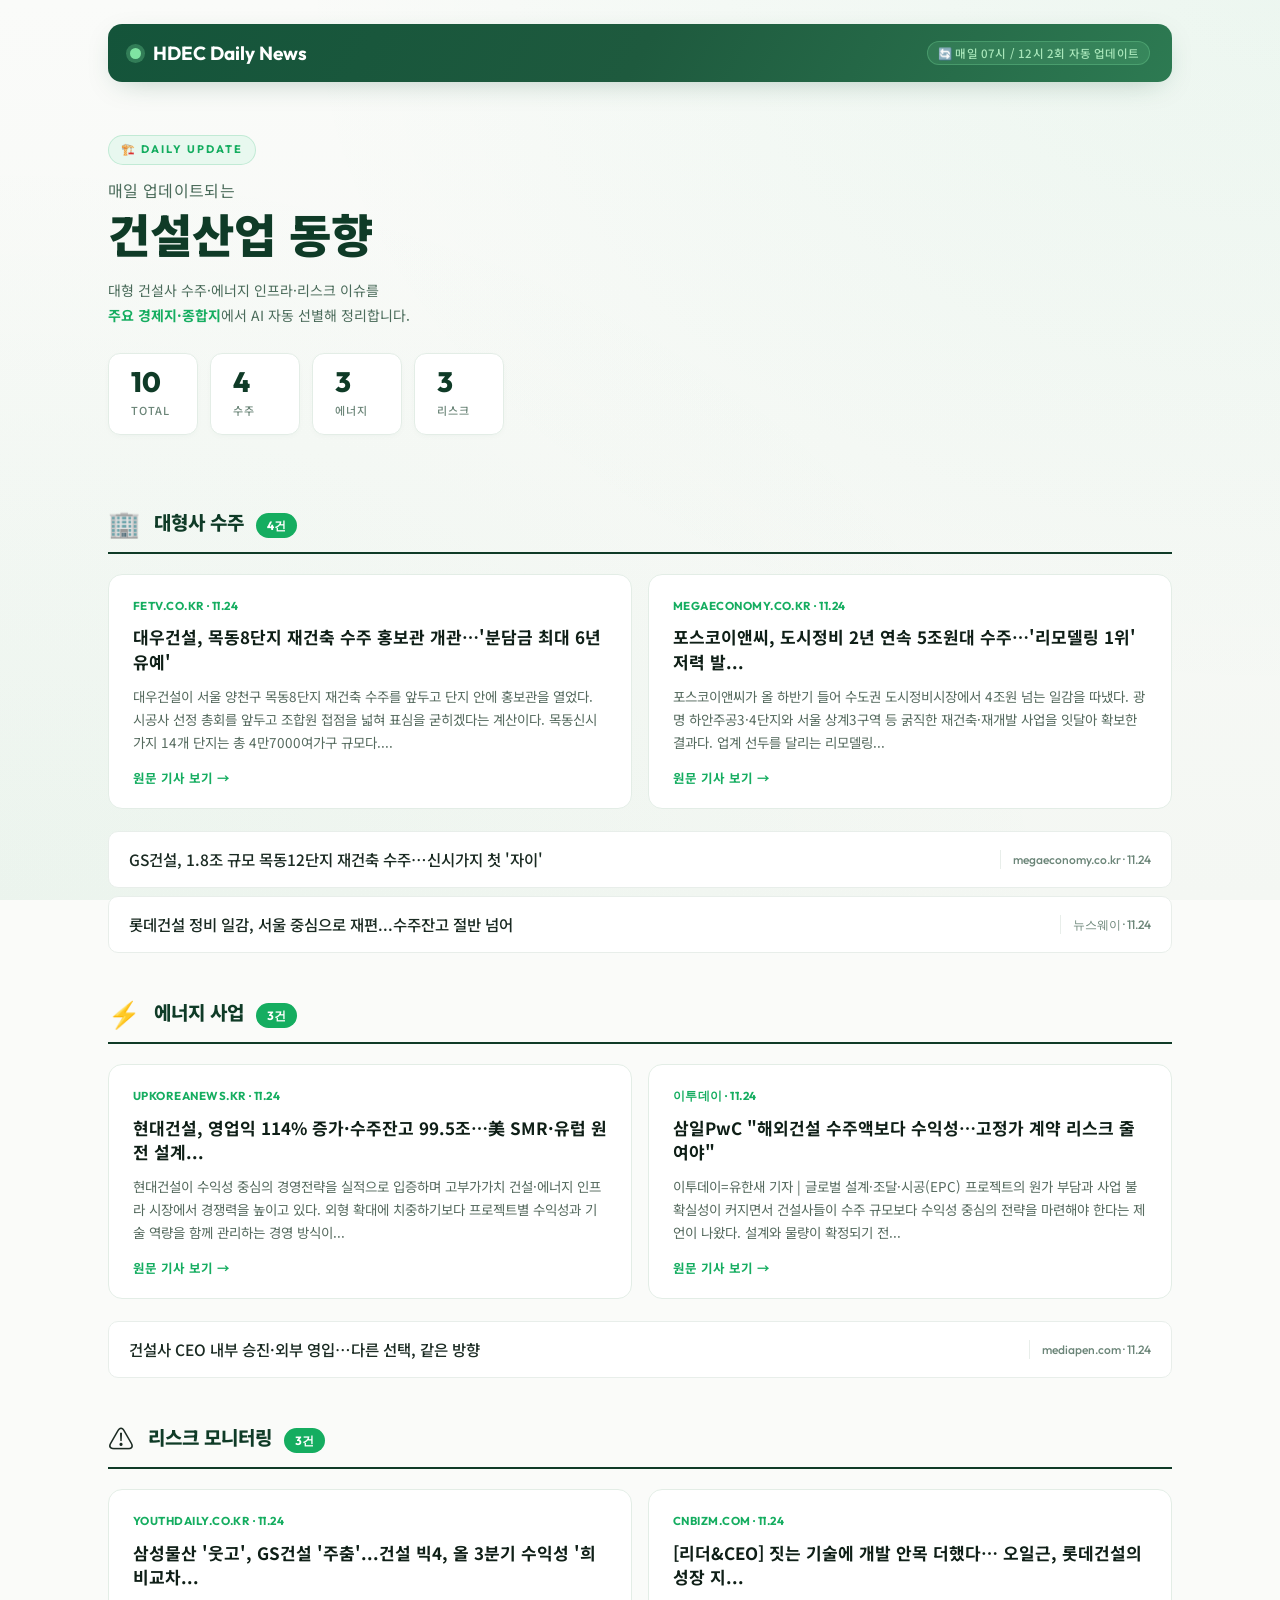
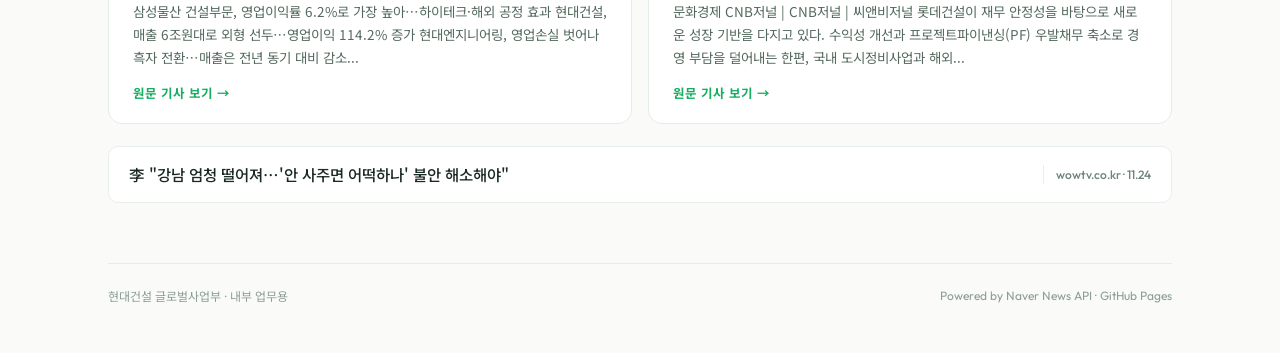
==== commit 0d77a4d1: "Daily news update 2026-11-24" ====
--- a/news_top10.html
+++ b/news_top10.html
@@ -53,28 +53,28 @@
         </div>
       </div>
       <div class="top-cards">
-        <a class="top-card" href="https://www.news1.kr/realestate/general/6362849" target="_blank" rel="noopener">
-          <div class="top-card-source">뉴스1 · 11.23</div>
-          <h3 class="top-card-title">대우건설, 목동8단지 재건축 수주전 승부수…분담금 최대 6년 유예(종합...</h3>
-          <p class="top-card-desc">대우건설(047040)이 목동8단지 재건축 홍보관을 열고 조합원 분담금 납부 최대 6년 유예와 공사비 인상분 500억 원 부담 등 사업조건을 제안했다. 현장에서는 기존 공사비 지급 방식에 따른 연체이자 부담을 줄일 수... </p>
+        <a class="top-card" href="https://www.fetv.co.kr/news/articleView.html?idxno=314203" target="_blank" rel="noopener">
+          <div class="top-card-source">fetv.co.kr · 11.24</div>
+          <h3 class="top-card-title">대우건설, 목동8단지 재건축 수주 홍보관 개관…'분담금 최대 6년 유예'</h3>
+          <p class="top-card-desc">대우건설이 서울 양천구 목동8단지 재건축 수주를 앞두고 단지 안에 홍보관을 열었다. 시공사 선정 총회를 앞두고 조합원 접점을 넓혀 표심을 굳히겠다는 계산이다. 목동신시가지 14개 단지는 총 4만7000여가구 규모다.... </p>
           <span class="top-card-more">원문 기사 보기 →</span>
         </a>
-        <a class="top-card" href="https://www.newspim.com/news/view/20261123001060" target="_blank" rel="noopener">
-          <div class="top-card-source">뉴스핌 · 11.23</div>
-          <h3 class="top-card-title">GS건설, 목동12단지 재건축 수주...목동 첫 '자이'</h3>
-          <p class="top-card-desc">GS건설이 서울 양천구 목동12단지 재건축사업 시공사로 선정됐다. 목동 재건축 단지에 처음으로 자이 브랜드가 적용되는 사례다. GS건설은 지난 22일 열린 목동12단지 재건축정비사업조합 시공사 선정총회에서 최종... </p>
+        <a class="top-card" href="https://www.megaeconomy.co.kr/news/newsview.php?ncode=1065586284860742" target="_blank" rel="noopener">
+          <div class="top-card-source">megaeconomy.co.kr · 11.24</div>
+          <h3 class="top-card-title">포스코이앤씨, 도시정비 2년 연속 5조원대 수주…'리모델링 1위' 저력 발...</h3>
+          <p class="top-card-desc">포스코이앤씨가 올 하반기 들어 수도권 도시정비시장에서 4조원 넘는 일감을 따냈다. 광명 하안주공3·4단지와 서울 상계3구역 등 굵직한 재건축·재개발 사업을 잇달아 확보한 결과다. 업계 선두를 달리는 리모델링... </p>
           <span class="top-card-more">원문 기사 보기 →</span>
         </a></div><ul class="headlines">
           <li class="headline">
-            <a href="https://www.ebn.co.kr/news/articleView.html?idxno=1732726" target="_blank" rel="noopener">
-              <span class="hl-title">DL이앤씨, 2조원대 성수2지구 재개발 수주…한강변 '아크로' 확장</span>
-              <span class="hl-meta">ebn.co.kr · 11.23</span>
+            <a href="https://www.megaeconomy.co.kr/news/newsview.php?ncode=1065568952585912" target="_blank" rel="noopener">
+              <span class="hl-title">GS건설, 1.8조 규모 목동12단지 재건축 수주…신시가지 첫 '자이'</span>
+              <span class="hl-meta">megaeconomy.co.kr · 11.24</span>
             </a>
           </li>
           <li class="headline">
-            <a href="https://www.financialpost.co.kr/news/articleView.html?idxno=302413" target="_blank" rel="noopener">
-              <span class="hl-title">DL이앤씨, 성수2지구 수주…2조원 규모 초대형 정비사업 시동</span>
-              <span class="hl-meta">financialpost.co.kr · 11.23</span>
+            <a href="https://www.newsway.co.kr/news/view?ud=2026112411105822446" target="_blank" rel="noopener">
+              <span class="hl-title">롯데건설 정비 일감, 서울 중심으로 재편...수주잔고 절반 넘어</span>
+              <span class="hl-meta">뉴스웨이 · 11.24</span>
             </a>
           </li></ul>
     </section>
@@ -87,22 +87,22 @@
         </div>
       </div>
       <div class="top-cards">
-        <a class="top-card" href="https://kidd.co.kr/news/248239" target="_blank" rel="noopener">
-          <div class="top-card-source">kidd.co.kr · 11.23</div>
-          <h3 class="top-card-title">국제 에너지 가격 상승에 전력·가스 산업 회복 지연</h3>
-          <p class="top-card-desc">국내 대형원전과 소형모듈원자로(SMR) 사업이 이어지고 있으며, 신규 원전 건설뿐 아니라 노후 원전 수명연장과 해체 시장도 향후 산업의 주요 영역으로 부상할 수 있다. 해외 수주 환경의 불확실성이 커진 상황에서 국내... </p>
+        <a class="top-card" href="https://www.upkoreanews.kr/news/articleView.html?idxno=101321" target="_blank" rel="noopener">
+          <div class="top-card-source">upkoreanews.kr · 11.24</div>
+          <h3 class="top-card-title">현대건설, 영업익 114% 증가·수주잔고 99.5조…美 SMR·유럽 원전 설계...</h3>
+          <p class="top-card-desc">현대건설이 수익성 중심의 경영전략을 실적으로 입증하며 고부가가치 건설·에너지 인프라 시장에서 경쟁력을 높이고 있다. 외형 확대에 치중하기보다 프로젝트별 수익성과 기술 역량을 함께 관리하는 경영 방식이... </p>
           <span class="top-card-more">원문 기사 보기 →</span>
         </a>
-        <a class="top-card" href="https://www.pinpointnews.co.kr/news/articleView.html?idxno=507119" target="_blank" rel="noopener">
-          <div class="top-card-source">pinpointnews.co.kr · 11.23</div>
-          <h3 class="top-card-title">교보증권 &quot;532MW 안마해상풍력 다시 움직인다…현대건설·SK오션플랜트 ...</h3>
-          <p class="top-card-desc">전남 영광 앞바다에 추진되는 532MW 규모의 안마해상풍력 프로젝트는 현대건설이 책임준공을 포함한 설계·조달·시공(EPC) 제안서를 제출하는 방안을 추진하면서 사업 정상화 기대가 커졌다. 현대건설은 12월 구체적인... </p>
+        <a class="top-card" href="https://www.etoday.co.kr/news/view/2651984" target="_blank" rel="noopener">
+          <div class="top-card-source">이투데이 · 11.24</div>
+          <h3 class="top-card-title">삼일PwC &quot;해외건설 수주액보다 수익성…고정가 계약 리스크 줄여야&quot;</h3>
+          <p class="top-card-desc">이투데이=유한새 기자 | 글로벌 설계·조달·시공(EPC) 프로젝트의 원가 부담과 사업 불확실성이 커지면서 건설사들이 수주 규모보다 수익성 중심의 전략을 마련해야 한다는 제언이 나왔다. 설계와 물량이 확정되기 전... </p>
           <span class="top-card-more">원문 기사 보기 →</span>
         </a></div><ul class="headlines">
           <li class="headline">
-            <a href="https://www.ekn.kr/web/view.php?key=20261123027483518" target="_blank" rel="noopener">
-              <span class="hl-title">“메가프로젝트 전력 급증에 2035 NDC 난관…12차 전기본·배출권 정합성...</span>
-              <span class="hl-meta">ekn.kr · 11.23</span>
+            <a href="https://www.mediapen.com/news/view/1139601" target="_blank" rel="noopener">
+              <span class="hl-title">건설사 CEO 내부 승진·외부 영입…다른 선택, 같은 방향</span>
+              <span class="hl-meta">mediapen.com · 11.24</span>
             </a>
           </li></ul>
     </section>
@@ -115,22 +115,22 @@
         </div>
       </div>
       <div class="top-cards">
-        <a class="top-card" href="https://www.newsworks.co.kr/news/articleView.html?idxno=904014" target="_blank" rel="noopener">
-          <div class="top-card-source">newsworks.co.kr · 11.23</div>
-          <h3 class="top-card-title">[가보니] 대우건설, 목동8단지 현장설명회…'분담금 최대 6년 유예' 돋보...</h3>
-          <p class="top-card-desc">대우건설이 서울 양천구 목동신시가지8단지 재건축 수주전에서 '분담금 입주 후 최대 6년 유예'와 '분양수입금 내 기성불' 카드를 꺼냈다. 단지 3.3㎡당 공사비는 조합 예정가보다 11만원 낮은 954만원을 제시했다. 단지... </p>
+        <a class="top-card" href="https://www.youthdaily.co.kr/news/article.html?no=230223" target="_blank" rel="noopener">
+          <div class="top-card-source">youthdaily.co.kr · 11.24</div>
+          <h3 class="top-card-title">삼성물산 '웃고', GS건설 '주춤'...건설 빅4, 올 3분기 수익성 '희비교차...</h3>
+          <p class="top-card-desc">삼성물산 건설부문, 영업이익률 6.2%로 가장 높아…하이테크·해외 공정 효과 현대건설, 매출 6조원대로 외형 선두…영업이익 114.2% 증가 현대엔지니어링, 영업손실 벗어나 흑자 전환…매출은 전년 동기 대비 감소... </p>
           <span class="top-card-more">원문 기사 보기 →</span>
         </a>
-        <a class="top-card" href="https://economist.co.kr/article/view/ecn202611230011" target="_blank" rel="noopener">
-          <div class="top-card-source">economist.co.kr · 11.23</div>
-          <h3 class="top-card-title">49층 스카이 라운지·교육 특화...대우건설, 목동8단지에 '써밋 디아보'...</h3>
-          <p class="top-card-desc">서울 양천구 목동 신시가지 아파트 재건축 수주전이 진행중인 가운데 대우건설이 목동8단지 조합원들을 겨냥한 맞춤형 금융·설계 조건을 꺼내 들었다. 일반분양 물량이 적어 공사비 연체이자 발생 우려가 큰 단지... </p>
+        <a class="top-card" href="https://www.cnbizm.com/news/articleView.html?idxno=322432" target="_blank" rel="noopener">
+          <div class="top-card-source">cnbizm.com · 11.24</div>
+          <h3 class="top-card-title">[리더&amp;CEO] 짓는 기술에 개발 안목 더했다… 오일근, 롯데건설의 성장 지...</h3>
+          <p class="top-card-desc">문화경제 CNB저널 | CNB저널 | 씨앤비저널 롯데건설이 재무 안정성을 바탕으로 새로운 성장 기반을 다지고 있다. 수익성 개선과 프로젝트파이낸싱(PF) 우발채무 축소로 경영 부담을 덜어내는 한편, 국내 도시정비사업과 해외... </p>
           <span class="top-card-more">원문 기사 보기 →</span>
         </a></div><ul class="headlines">
           <li class="headline">
-            <a href="http://www.iminju.net/news/articleView.html?idxno=172925" target="_blank" rel="noopener">
-              <span class="hl-title">[민주 부동산] 대우건설·쌍용건설·DL이앤씨</span>
-              <span class="hl-meta">iminju.net · 11.23</span>
+            <a href="http://www.wowtv.co.kr/NewsCenter/News/Read?articleId=A202611240066&amp;t=NN" target="_blank" rel="noopener">
+              <span class="hl-title">李 &quot;강남 엄청 떨어져…'안 사주면 어떡하나' 불안 해소해야&quot;</span>
+              <span class="hl-meta">wowtv.co.kr · 11.24</span>
             </a>
           </li></ul>
     </section>
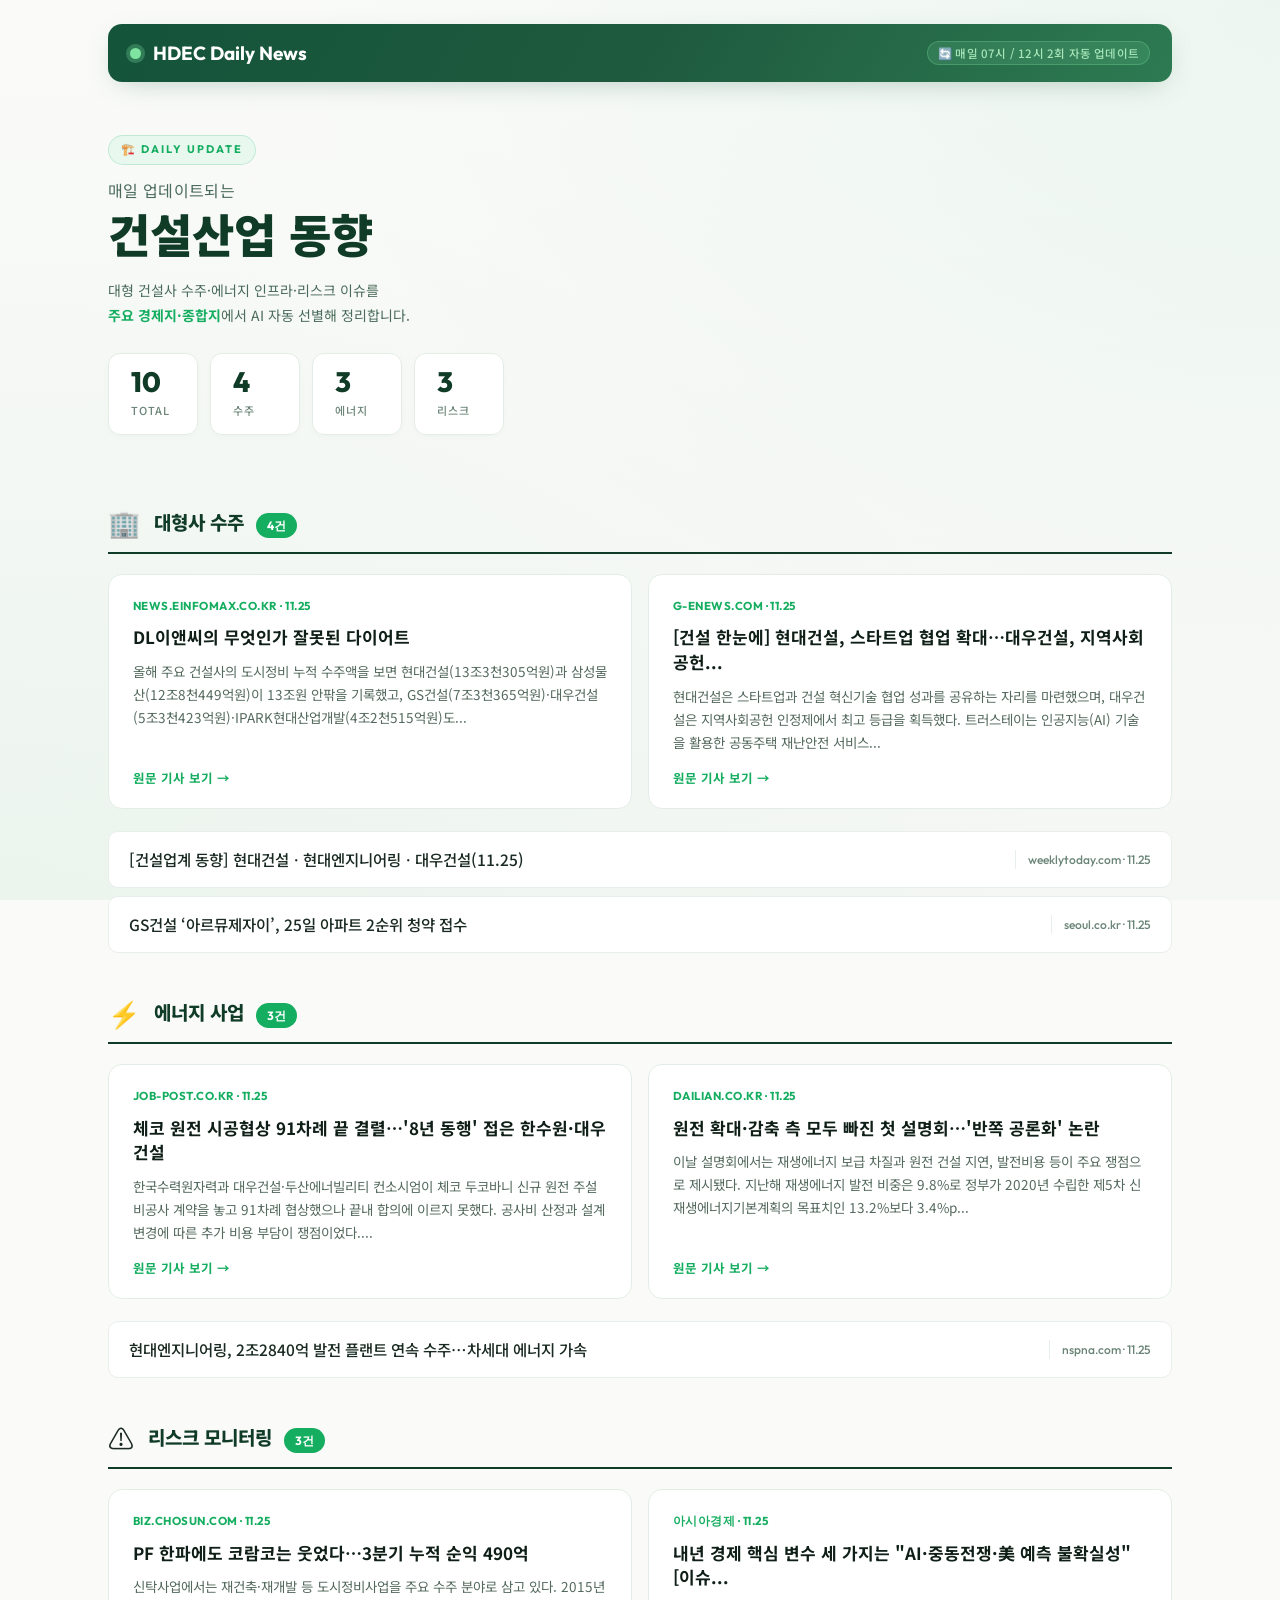
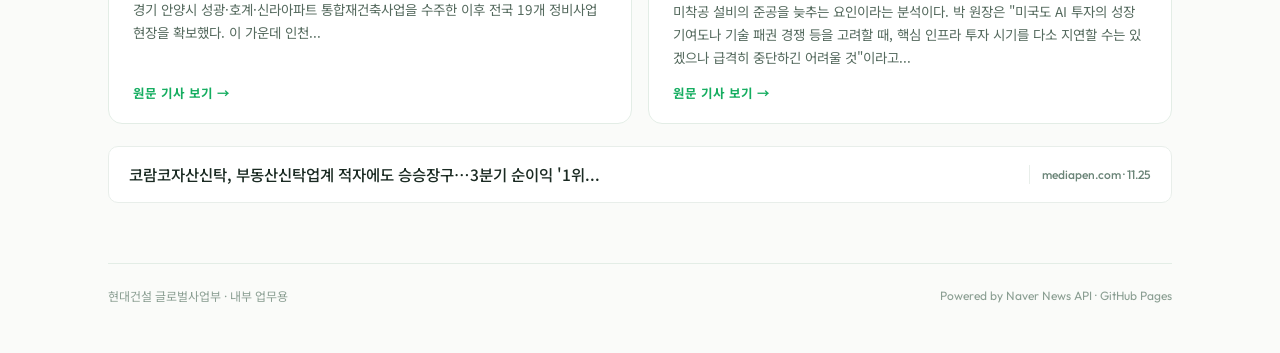
==== commit 301bc63a: "Daily news update 2026-11-25" ====
--- a/news_top10.html
+++ b/news_top10.html
@@ -53,28 +53,28 @@
         </div>
       </div>
       <div class="top-cards">
-        <a class="top-card" href="https://www.fetv.co.kr/news/articleView.html?idxno=314203" target="_blank" rel="noopener">
-          <div class="top-card-source">fetv.co.kr · 11.24</div>
-          <h3 class="top-card-title">대우건설, 목동8단지 재건축 수주 홍보관 개관…'분담금 최대 6년 유예'</h3>
-          <p class="top-card-desc">대우건설이 서울 양천구 목동8단지 재건축 수주를 앞두고 단지 안에 홍보관을 열었다. 시공사 선정 총회를 앞두고 조합원 접점을 넓혀 표심을 굳히겠다는 계산이다. 목동신시가지 14개 단지는 총 4만7000여가구 규모다.... </p>
+        <a class="top-card" href="https://news.einfomax.co.kr/news/articleView.html?idxno=4446395" target="_blank" rel="noopener">
+          <div class="top-card-source">news.einfomax.co.kr · 11.25</div>
+          <h3 class="top-card-title">DL이앤씨의 무엇인가 잘못된 다이어트</h3>
+          <p class="top-card-desc">올해 주요 건설사의 도시정비 누적 수주액을 보면 현대건설(13조3천305억원)과 삼성물산(12조8천449억원)이 13조원 안팎을 기록했고, GS건설(7조3천365억원)·대우건설(5조3천423억원)·IPARK현대산업개발(4조2천515억원)도... </p>
           <span class="top-card-more">원문 기사 보기 →</span>
         </a>
-        <a class="top-card" href="https://www.megaeconomy.co.kr/news/newsview.php?ncode=1065586284860742" target="_blank" rel="noopener">
-          <div class="top-card-source">megaeconomy.co.kr · 11.24</div>
-          <h3 class="top-card-title">포스코이앤씨, 도시정비 2년 연속 5조원대 수주…'리모델링 1위' 저력 발...</h3>
-          <p class="top-card-desc">포스코이앤씨가 올 하반기 들어 수도권 도시정비시장에서 4조원 넘는 일감을 따냈다. 광명 하안주공3·4단지와 서울 상계3구역 등 굵직한 재건축·재개발 사업을 잇달아 확보한 결과다. 업계 선두를 달리는 리모델링... </p>
+        <a class="top-card" href="https://www.g-enews.com/view.php?ud=2026112513253167352aa6f4cdad_1" target="_blank" rel="noopener">
+          <div class="top-card-source">g-enews.com · 11.25</div>
+          <h3 class="top-card-title">[건설 한눈에] 현대건설, 스타트업 협업 확대…대우건설, 지역사회공헌...</h3>
+          <p class="top-card-desc">현대건설은 스타트업과 건설 혁신기술 협업 성과를 공유하는 자리를 마련했으며, 대우건설은 지역사회공헌 인정제에서 최고 등급을 획득했다. 트러스테이는 인공지능(AI) 기술을 활용한 공동주택 재난안전 서비스... </p>
           <span class="top-card-more">원문 기사 보기 →</span>
         </a></div><ul class="headlines">
           <li class="headline">
-            <a href="https://www.megaeconomy.co.kr/news/newsview.php?ncode=1065568952585912" target="_blank" rel="noopener">
-              <span class="hl-title">GS건설, 1.8조 규모 목동12단지 재건축 수주…신시가지 첫 '자이'</span>
-              <span class="hl-meta">megaeconomy.co.kr · 11.24</span>
+            <a href="http://www.weeklytoday.com/news/articleView.html?idxno=803348" target="_blank" rel="noopener">
+              <span class="hl-title">[건설업계 동향] 현대건설ㆍ현대엔지니어링ㆍ대우건설(11.25)</span>
+              <span class="hl-meta">weeklytoday.com · 11.25</span>
             </a>
           </li>
           <li class="headline">
-            <a href="https://www.newsway.co.kr/news/view?ud=2026112411105822446" target="_blank" rel="noopener">
-              <span class="hl-title">롯데건설 정비 일감, 서울 중심으로 재편...수주잔고 절반 넘어</span>
-              <span class="hl-meta">뉴스웨이 · 11.24</span>
+            <a href="https://www.seoul.co.kr/news/economy/estate/2026/11/25/20261125500104?wlog_tag3=naver" target="_blank" rel="noopener">
+              <span class="hl-title">GS건설 ‘아르뮤제자이’, 25일 아파트 2순위 청약 접수</span>
+              <span class="hl-meta">seoul.co.kr · 11.25</span>
             </a>
           </li></ul>
     </section>
@@ -87,22 +87,22 @@
         </div>
       </div>
       <div class="top-cards">
-        <a class="top-card" href="https://www.upkoreanews.kr/news/articleView.html?idxno=101321" target="_blank" rel="noopener">
-          <div class="top-card-source">upkoreanews.kr · 11.24</div>
-          <h3 class="top-card-title">현대건설, 영업익 114% 증가·수주잔고 99.5조…美 SMR·유럽 원전 설계...</h3>
-          <p class="top-card-desc">현대건설이 수익성 중심의 경영전략을 실적으로 입증하며 고부가가치 건설·에너지 인프라 시장에서 경쟁력을 높이고 있다. 외형 확대에 치중하기보다 프로젝트별 수익성과 기술 역량을 함께 관리하는 경영 방식이... </p>
+        <a class="top-card" href="https://www.job-post.co.kr/news/articleView.html?idxno=240676" target="_blank" rel="noopener">
+          <div class="top-card-source">job-post.co.kr · 11.25</div>
+          <h3 class="top-card-title">체코 원전 시공협상 91차례 끝 결렬…'8년 동행' 접은 한수원·대우건설</h3>
+          <p class="top-card-desc">한국수력원자력과 대우건설·두산에너빌리티 컨소시엄이 체코 두코바니 신규 원전 주설비공사 계약을 놓고 91차례 협상했으나 끝내 합의에 이르지 못했다. 공사비 산정과 설계변경에 따른 추가 비용 부담이 쟁점이었다.... </p>
           <span class="top-card-more">원문 기사 보기 →</span>
         </a>
-        <a class="top-card" href="https://www.etoday.co.kr/news/view/2651984" target="_blank" rel="noopener">
-          <div class="top-card-source">이투데이 · 11.24</div>
-          <h3 class="top-card-title">삼일PwC &quot;해외건설 수주액보다 수익성…고정가 계약 리스크 줄여야&quot;</h3>
-          <p class="top-card-desc">이투데이=유한새 기자 | 글로벌 설계·조달·시공(EPC) 프로젝트의 원가 부담과 사업 불확실성이 커지면서 건설사들이 수주 규모보다 수익성 중심의 전략을 마련해야 한다는 제언이 나왔다. 설계와 물량이 확정되기 전... </p>
+        <a class="top-card" href="https://www.dailian.co.kr/news/view/1719366/?sc=Naver" target="_blank" rel="noopener">
+          <div class="top-card-source">dailian.co.kr · 11.25</div>
+          <h3 class="top-card-title">원전 확대·감축 측 모두 빠진 첫 설명회…'반쪽 공론화' 논란</h3>
+          <p class="top-card-desc">이날 설명회에서는 재생에너지 보급 차질과 원전 건설 지연, 발전비용 등이 주요 쟁점으로 제시됐다. 지난해 재생에너지 발전 비중은 9.8%로 정부가 2020년 수립한 제5차 신재생에너지기본계획의 목표치인 13.2%보다 3.4%p... </p>
           <span class="top-card-more">원문 기사 보기 →</span>
         </a></div><ul class="headlines">
           <li class="headline">
-            <a href="https://www.mediapen.com/news/view/1139601" target="_blank" rel="noopener">
-              <span class="hl-title">건설사 CEO 내부 승진·외부 영입…다른 선택, 같은 방향</span>
-              <span class="hl-meta">mediapen.com · 11.24</span>
+            <a href="https://www.nspna.com/news/?mode=view&amp;newsid=837650" target="_blank" rel="noopener">
+              <span class="hl-title">현대엔지니어링, 2조2840억 발전 플랜트 연속 수주…차세대 에너지 가속</span>
+              <span class="hl-meta">nspna.com · 11.25</span>
             </a>
           </li></ul>
     </section>
@@ -115,22 +115,22 @@
         </div>
       </div>
       <div class="top-cards">
-        <a class="top-card" href="https://www.youthdaily.co.kr/news/article.html?no=230223" target="_blank" rel="noopener">
-          <div class="top-card-source">youthdaily.co.kr · 11.24</div>
-          <h3 class="top-card-title">삼성물산 '웃고', GS건설 '주춤'...건설 빅4, 올 3분기 수익성 '희비교차...</h3>
-          <p class="top-card-desc">삼성물산 건설부문, 영업이익률 6.2%로 가장 높아…하이테크·해외 공정 효과 현대건설, 매출 6조원대로 외형 선두…영업이익 114.2% 증가 현대엔지니어링, 영업손실 벗어나 흑자 전환…매출은 전년 동기 대비 감소... </p>
+        <a class="top-card" href="https://biz.chosun.com/stock/stock_general/2026/11/25/JEHV5B7PVJFD7K2PRFNQXLQOTY/?utm_source=naver&amp;utm_medium=original&amp;utm_campaign=biz" target="_blank" rel="noopener">
+          <div class="top-card-source">biz.chosun.com · 11.25</div>
+          <h3 class="top-card-title">PF 한파에도 코람코는 웃었다…3분기 누적 순익 490억</h3>
+          <p class="top-card-desc">신탁사업에서는 재건축·재개발 등 도시정비사업을 주요 수주 분야로 삼고 있다. 2015년 경기 안양시 성광·호계·신라아파트 통합재건축사업을 수주한 이후 전국 19개 정비사업 현장을 확보했다. 이 가운데 인천... </p>
           <span class="top-card-more">원문 기사 보기 →</span>
         </a>
-        <a class="top-card" href="https://www.cnbizm.com/news/articleView.html?idxno=322432" target="_blank" rel="noopener">
-          <div class="top-card-source">cnbizm.com · 11.24</div>
-          <h3 class="top-card-title">[리더&amp;CEO] 짓는 기술에 개발 안목 더했다… 오일근, 롯데건설의 성장 지...</h3>
-          <p class="top-card-desc">문화경제 CNB저널 | CNB저널 | 씨앤비저널 롯데건설이 재무 안정성을 바탕으로 새로운 성장 기반을 다지고 있다. 수익성 개선과 프로젝트파이낸싱(PF) 우발채무 축소로 경영 부담을 덜어내는 한편, 국내 도시정비사업과 해외... </p>
+        <a class="top-card" href="https://view.asiae.co.kr/article/2026112417342026198" target="_blank" rel="noopener">
+          <div class="top-card-source">아시아경제 · 11.25</div>
+          <h3 class="top-card-title">내년 경제 핵심 변수 세 가지는 &quot;AI·중동전쟁·美 예측 불확실성&quot;[이슈...</h3>
+          <p class="top-card-desc">미착공 설비의 준공을 늦추는 요인이라는 분석이다. 박 원장은 &quot;미국도 AI 투자의 성장 기여도나 기술 패권 경쟁 등을 고려할 때, 핵심 인프라 투자 시기를 다소 지연할 수는 있겠으나 급격히 중단하긴 어려울 것&quot;이라고... </p>
           <span class="top-card-more">원문 기사 보기 →</span>
         </a></div><ul class="headlines">
           <li class="headline">
-            <a href="http://www.wowtv.co.kr/NewsCenter/News/Read?articleId=A202611240066&amp;t=NN" target="_blank" rel="noopener">
-              <span class="hl-title">李 &quot;강남 엄청 떨어져…'안 사주면 어떡하나' 불안 해소해야&quot;</span>
-              <span class="hl-meta">wowtv.co.kr · 11.24</span>
+            <a href="https://www.mediapen.com/news/view/1139830" target="_blank" rel="noopener">
+              <span class="hl-title">코람코자산신탁, 부동산신탁업계 적자에도 승승장구…3분기 순이익 '1위...</span>
+              <span class="hl-meta">mediapen.com · 11.25</span>
             </a>
           </li></ul>
     </section>
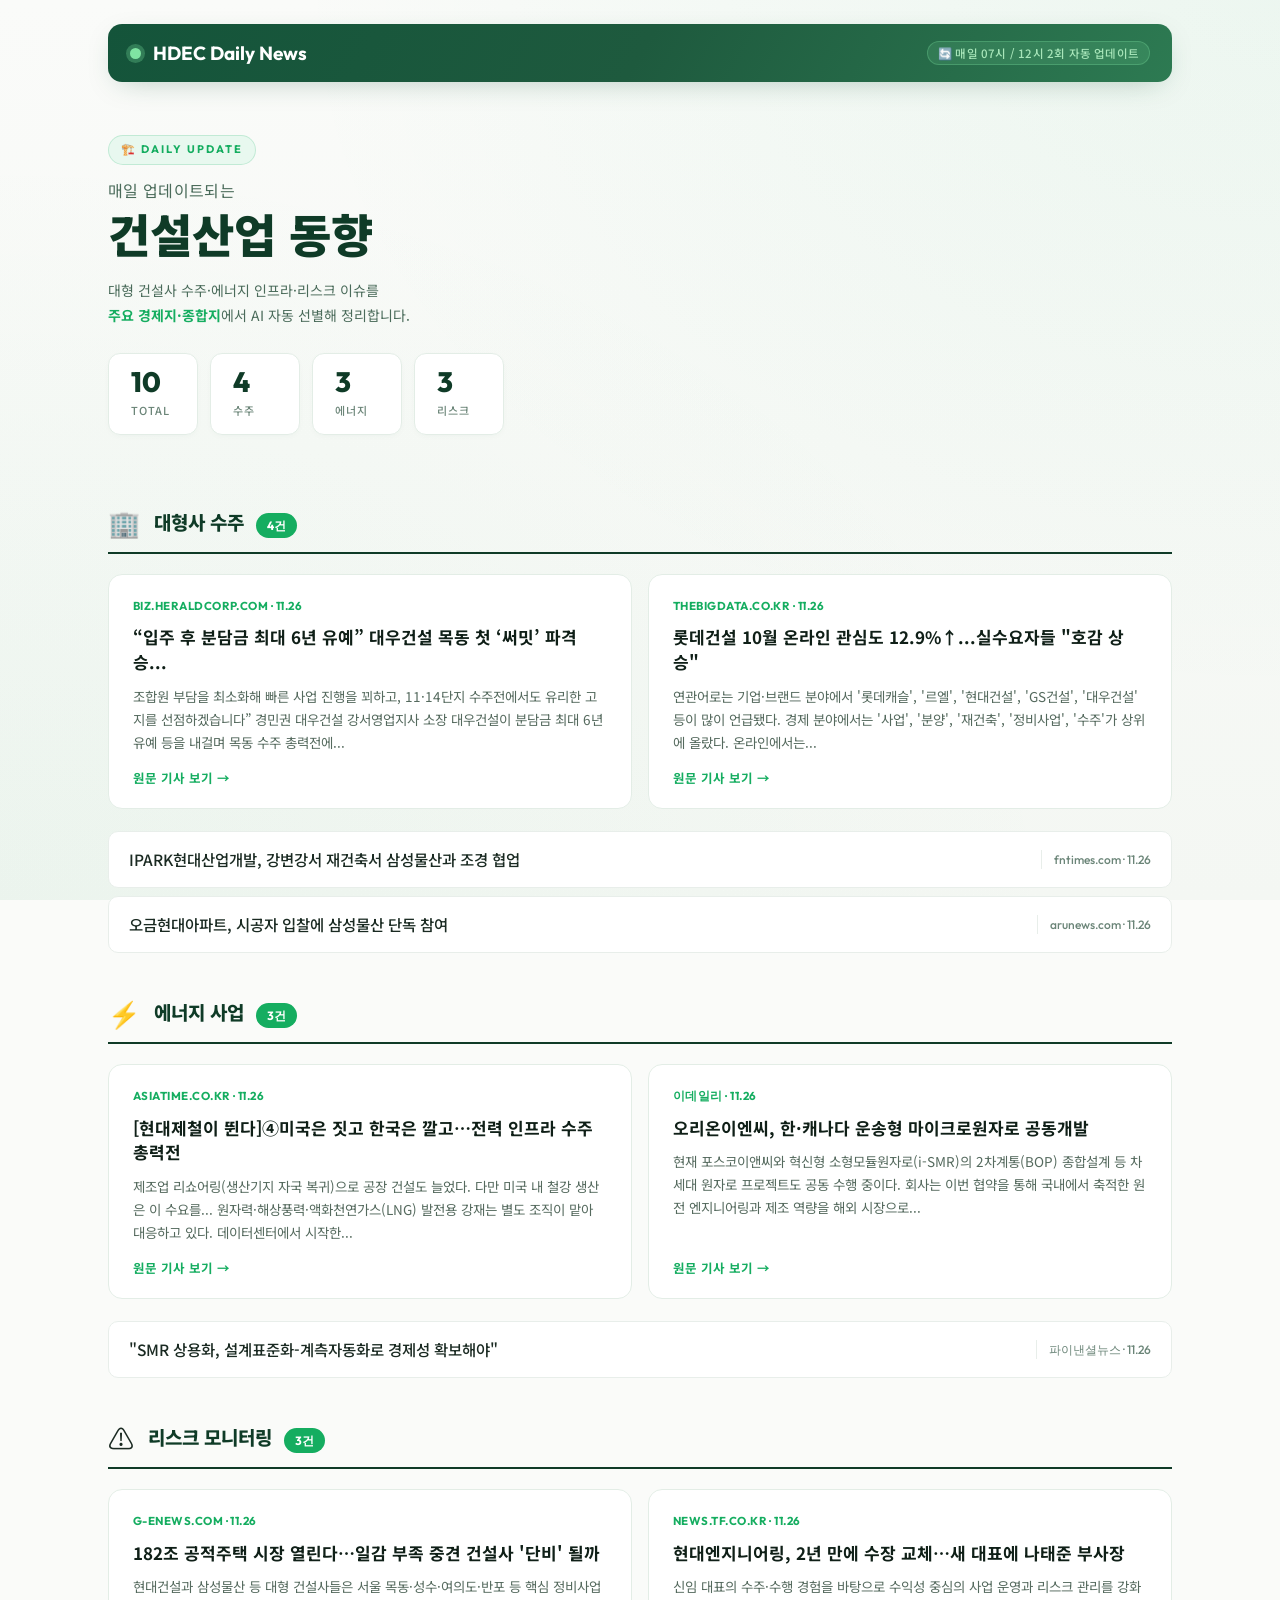
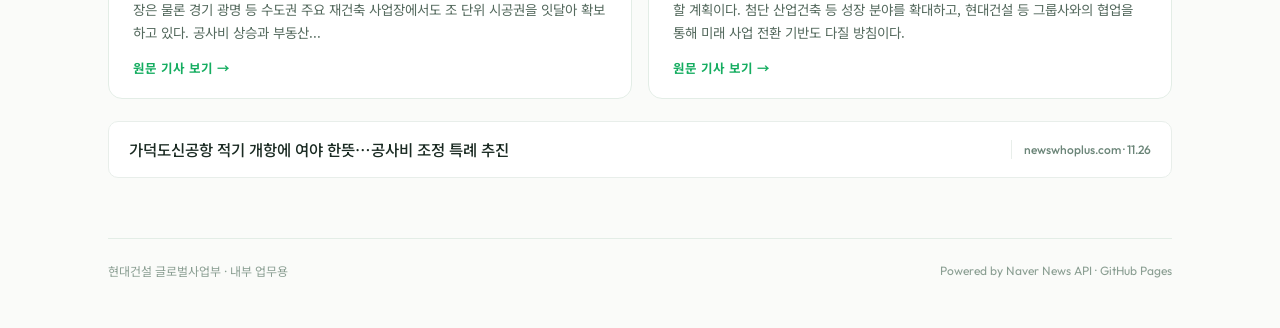
==== commit db9b4c44: "Daily news update 2026-11-26" ====
--- a/news_top10.html
+++ b/news_top10.html
@@ -53,28 +53,28 @@
         </div>
       </div>
       <div class="top-cards">
-        <a class="top-card" href="https://news.einfomax.co.kr/news/articleView.html?idxno=4446395" target="_blank" rel="noopener">
-          <div class="top-card-source">news.einfomax.co.kr · 11.25</div>
-          <h3 class="top-card-title">DL이앤씨의 무엇인가 잘못된 다이어트</h3>
-          <p class="top-card-desc">올해 주요 건설사의 도시정비 누적 수주액을 보면 현대건설(13조3천305억원)과 삼성물산(12조8천449억원)이 13조원 안팎을 기록했고, GS건설(7조3천365억원)·대우건설(5조3천423억원)·IPARK현대산업개발(4조2천515억원)도... </p>
+        <a class="top-card" href="https://biz.heraldcorp.com/article/10949910?ref=naver" target="_blank" rel="noopener">
+          <div class="top-card-source">biz.heraldcorp.com · 11.26</div>
+          <h3 class="top-card-title">“입주 후 분담금 최대 6년 유예” 대우건설 목동 첫 ‘써밋’ 파격 승...</h3>
+          <p class="top-card-desc">조합원 부담을 최소화해 빠른 사업 진행을 꾀하고, 11·14단지 수주전에서도 유리한 고지를 선점하겠습니다” 경민권 대우건설 강서영업지사 소장 대우건설이 분담금 최대 6년 유예 등을 내걸며 목동 수주 총력전에... </p>
           <span class="top-card-more">원문 기사 보기 →</span>
         </a>
-        <a class="top-card" href="https://www.g-enews.com/view.php?ud=2026112513253167352aa6f4cdad_1" target="_blank" rel="noopener">
-          <div class="top-card-source">g-enews.com · 11.25</div>
-          <h3 class="top-card-title">[건설 한눈에] 현대건설, 스타트업 협업 확대…대우건설, 지역사회공헌...</h3>
-          <p class="top-card-desc">현대건설은 스타트업과 건설 혁신기술 협업 성과를 공유하는 자리를 마련했으며, 대우건설은 지역사회공헌 인정제에서 최고 등급을 획득했다. 트러스테이는 인공지능(AI) 기술을 활용한 공동주택 재난안전 서비스... </p>
+        <a class="top-card" href="https://www.thebigdata.co.kr/view.php?ud=202611252207101830d0a8833aad_23" target="_blank" rel="noopener">
+          <div class="top-card-source">thebigdata.co.kr · 11.26</div>
+          <h3 class="top-card-title">롯데건설 10월 온라인 관심도 12.9%↑...실수요자들 &quot;호감 상승&quot;</h3>
+          <p class="top-card-desc">연관어로는 기업·브랜드 분야에서 '롯데캐슬', '르엘', '현대건설', 'GS건설', '대우건설' 등이 많이 언급됐다. 경제 분야에서는 '사업', '분양', '재건축', '정비사업', '수주'가 상위에 올랐다. 온라인에서는... </p>
           <span class="top-card-more">원문 기사 보기 →</span>
         </a></div><ul class="headlines">
           <li class="headline">
-            <a href="http://www.weeklytoday.com/news/articleView.html?idxno=803348" target="_blank" rel="noopener">
-              <span class="hl-title">[건설업계 동향] 현대건설ㆍ현대엔지니어링ㆍ대우건설(11.25)</span>
-              <span class="hl-meta">weeklytoday.com · 11.25</span>
+            <a href="https://www.fntimes.com/html/view.php?ud=202611261002214063048b718333_18" target="_blank" rel="noopener">
+              <span class="hl-title">IPARK현대산업개발, 강변강서 재건축서 삼성물산과 조경 협업</span>
+              <span class="hl-meta">fntimes.com · 11.26</span>
             </a>
           </li>
           <li class="headline">
-            <a href="https://www.seoul.co.kr/news/economy/estate/2026/11/25/20261125500104?wlog_tag3=naver" target="_blank" rel="noopener">
-              <span class="hl-title">GS건설 ‘아르뮤제자이’, 25일 아파트 2순위 청약 접수</span>
-              <span class="hl-meta">seoul.co.kr · 11.25</span>
+            <a href="https://www.arunews.com/news/articleView.html?idxno=70022" target="_blank" rel="noopener">
+              <span class="hl-title">오금현대아파트, 시공자 입찰에 삼성물산 단독 참여</span>
+              <span class="hl-meta">arunews.com · 11.26</span>
             </a>
           </li></ul>
     </section>
@@ -87,22 +87,22 @@
         </div>
       </div>
       <div class="top-cards">
-        <a class="top-card" href="https://www.job-post.co.kr/news/articleView.html?idxno=240676" target="_blank" rel="noopener">
-          <div class="top-card-source">job-post.co.kr · 11.25</div>
-          <h3 class="top-card-title">체코 원전 시공협상 91차례 끝 결렬…'8년 동행' 접은 한수원·대우건설</h3>
-          <p class="top-card-desc">한국수력원자력과 대우건설·두산에너빌리티 컨소시엄이 체코 두코바니 신규 원전 주설비공사 계약을 놓고 91차례 협상했으나 끝내 합의에 이르지 못했다. 공사비 산정과 설계변경에 따른 추가 비용 부담이 쟁점이었다.... </p>
+        <a class="top-card" href="https://www.asiatime.co.kr/article/20261125500380" target="_blank" rel="noopener">
+          <div class="top-card-source">asiatime.co.kr · 11.26</div>
+          <h3 class="top-card-title">[현대제철이 뛴다]④미국은 짓고 한국은 깔고…전력 인프라 수주 총력전</h3>
+          <p class="top-card-desc">제조업 리쇼어링(생산기지 자국 복귀)으로 공장 건설도 늘었다. 다만 미국 내 철강 생산은 이 수요를... 원자력·해상풍력·액화천연가스(LNG) 발전용 강재는 별도 조직이 맡아 대응하고 있다. 데이터센터에서 시작한... </p>
           <span class="top-card-more">원문 기사 보기 →</span>
         </a>
-        <a class="top-card" href="https://www.dailian.co.kr/news/view/1719366/?sc=Naver" target="_blank" rel="noopener">
-          <div class="top-card-source">dailian.co.kr · 11.25</div>
-          <h3 class="top-card-title">원전 확대·감축 측 모두 빠진 첫 설명회…'반쪽 공론화' 논란</h3>
-          <p class="top-card-desc">이날 설명회에서는 재생에너지 보급 차질과 원전 건설 지연, 발전비용 등이 주요 쟁점으로 제시됐다. 지난해 재생에너지 발전 비중은 9.8%로 정부가 2020년 수립한 제5차 신재생에너지기본계획의 목표치인 13.2%보다 3.4%p... </p>
+        <a class="top-card" href="https://www.edaily.co.kr/News/Read?newsId=02650246645649656&amp;mediaCodeNo=257&amp;utm_source=naver&amp;utm_medium=referral&amp;utm_campaign=news_syndication&amp;utm_content=original_article" target="_blank" rel="noopener">
+          <div class="top-card-source">이데일리 · 11.26</div>
+          <h3 class="top-card-title">오리온이엔씨, 한·캐나다 운송형 마이크로원자로 공동개발</h3>
+          <p class="top-card-desc">현재 포스코이앤씨와 혁신형 소형모듈원자로(i-SMR)의 2차계통(BOP) 종합설계 등 차세대 원자로 프로젝트도 공동 수행 중이다. 회사는 이번 협약을 통해 국내에서 축적한 원전 엔지니어링과 제조 역량을 해외 시장으로... </p>
           <span class="top-card-more">원문 기사 보기 →</span>
         </a></div><ul class="headlines">
           <li class="headline">
-            <a href="https://www.nspna.com/news/?mode=view&amp;newsid=837650" target="_blank" rel="noopener">
-              <span class="hl-title">현대엔지니어링, 2조2840억 발전 플랜트 연속 수주…차세대 에너지 가속</span>
-              <span class="hl-meta">nspna.com · 11.25</span>
+            <a href="https://www.fnnews.com/news/202611261115059568" target="_blank" rel="noopener">
+              <span class="hl-title">&quot;SMR 상용화, 설계표준화-계측자동화로 경제성 확보해야&quot;</span>
+              <span class="hl-meta">파이낸셜뉴스 · 11.26</span>
             </a>
           </li></ul>
     </section>
@@ -115,22 +115,22 @@
         </div>
       </div>
       <div class="top-cards">
-        <a class="top-card" href="https://biz.chosun.com/stock/stock_general/2026/11/25/JEHV5B7PVJFD7K2PRFNQXLQOTY/?utm_source=naver&amp;utm_medium=original&amp;utm_campaign=biz" target="_blank" rel="noopener">
-          <div class="top-card-source">biz.chosun.com · 11.25</div>
-          <h3 class="top-card-title">PF 한파에도 코람코는 웃었다…3분기 누적 순익 490억</h3>
-          <p class="top-card-desc">신탁사업에서는 재건축·재개발 등 도시정비사업을 주요 수주 분야로 삼고 있다. 2015년 경기 안양시 성광·호계·신라아파트 통합재건축사업을 수주한 이후 전국 19개 정비사업 현장을 확보했다. 이 가운데 인천... </p>
+        <a class="top-card" href="https://www.g-enews.com/view.php?ud=2026112611323079232aa6f4cdad_1" target="_blank" rel="noopener">
+          <div class="top-card-source">g-enews.com · 11.26</div>
+          <h3 class="top-card-title">182조 공적주택 시장 열린다…일감 부족 중견 건설사 '단비' 될까</h3>
+          <p class="top-card-desc">현대건설과 삼성물산 등 대형 건설사들은 서울 목동·성수·여의도·반포 등 핵심 정비사업장은 물론 경기 광명 등 수도권 주요 재건축 사업장에서도 조 단위 시공권을 잇달아 확보하고 있다. 공사비 상승과 부동산... </p>
           <span class="top-card-more">원문 기사 보기 →</span>
         </a>
-        <a class="top-card" href="https://view.asiae.co.kr/article/2026112417342026198" target="_blank" rel="noopener">
-          <div class="top-card-source">아시아경제 · 11.25</div>
-          <h3 class="top-card-title">내년 경제 핵심 변수 세 가지는 &quot;AI·중동전쟁·美 예측 불확실성&quot;[이슈...</h3>
-          <p class="top-card-desc">미착공 설비의 준공을 늦추는 요인이라는 분석이다. 박 원장은 &quot;미국도 AI 투자의 성장 기여도나 기술 패권 경쟁 등을 고려할 때, 핵심 인프라 투자 시기를 다소 지연할 수는 있겠으나 급격히 중단하긴 어려울 것&quot;이라고... </p>
+        <a class="top-card" href="https://news.tf.co.kr/read/economy/2393700.htm" target="_blank" rel="noopener">
+          <div class="top-card-source">news.tf.co.kr · 11.26</div>
+          <h3 class="top-card-title">현대엔지니어링, 2년 만에 수장 교체…새 대표에 나태준 부사장</h3>
+          <p class="top-card-desc">신임 대표의 수주·수행 경험을 바탕으로 수익성 중심의 사업 운영과 리스크 관리를 강화할 계획이다. 첨단 산업건축 등 성장 분야를 확대하고, 현대건설 등 그룹사와의 협업을 통해 미래 사업 전환 기반도 다질 방침이다.</p>
           <span class="top-card-more">원문 기사 보기 →</span>
         </a></div><ul class="headlines">
           <li class="headline">
-            <a href="https://www.mediapen.com/news/view/1139830" target="_blank" rel="noopener">
-              <span class="hl-title">코람코자산신탁, 부동산신탁업계 적자에도 승승장구…3분기 순이익 '1위...</span>
-              <span class="hl-meta">mediapen.com · 11.25</span>
+            <a href="https://www.newswhoplus.com/news/articleView.html?idxno=75470" target="_blank" rel="noopener">
+              <span class="hl-title">가덕도신공항 적기 개항에 여야 한뜻…공사비 조정 특례 추진</span>
+              <span class="hl-meta">newswhoplus.com · 11.26</span>
             </a>
           </li></ul>
     </section>
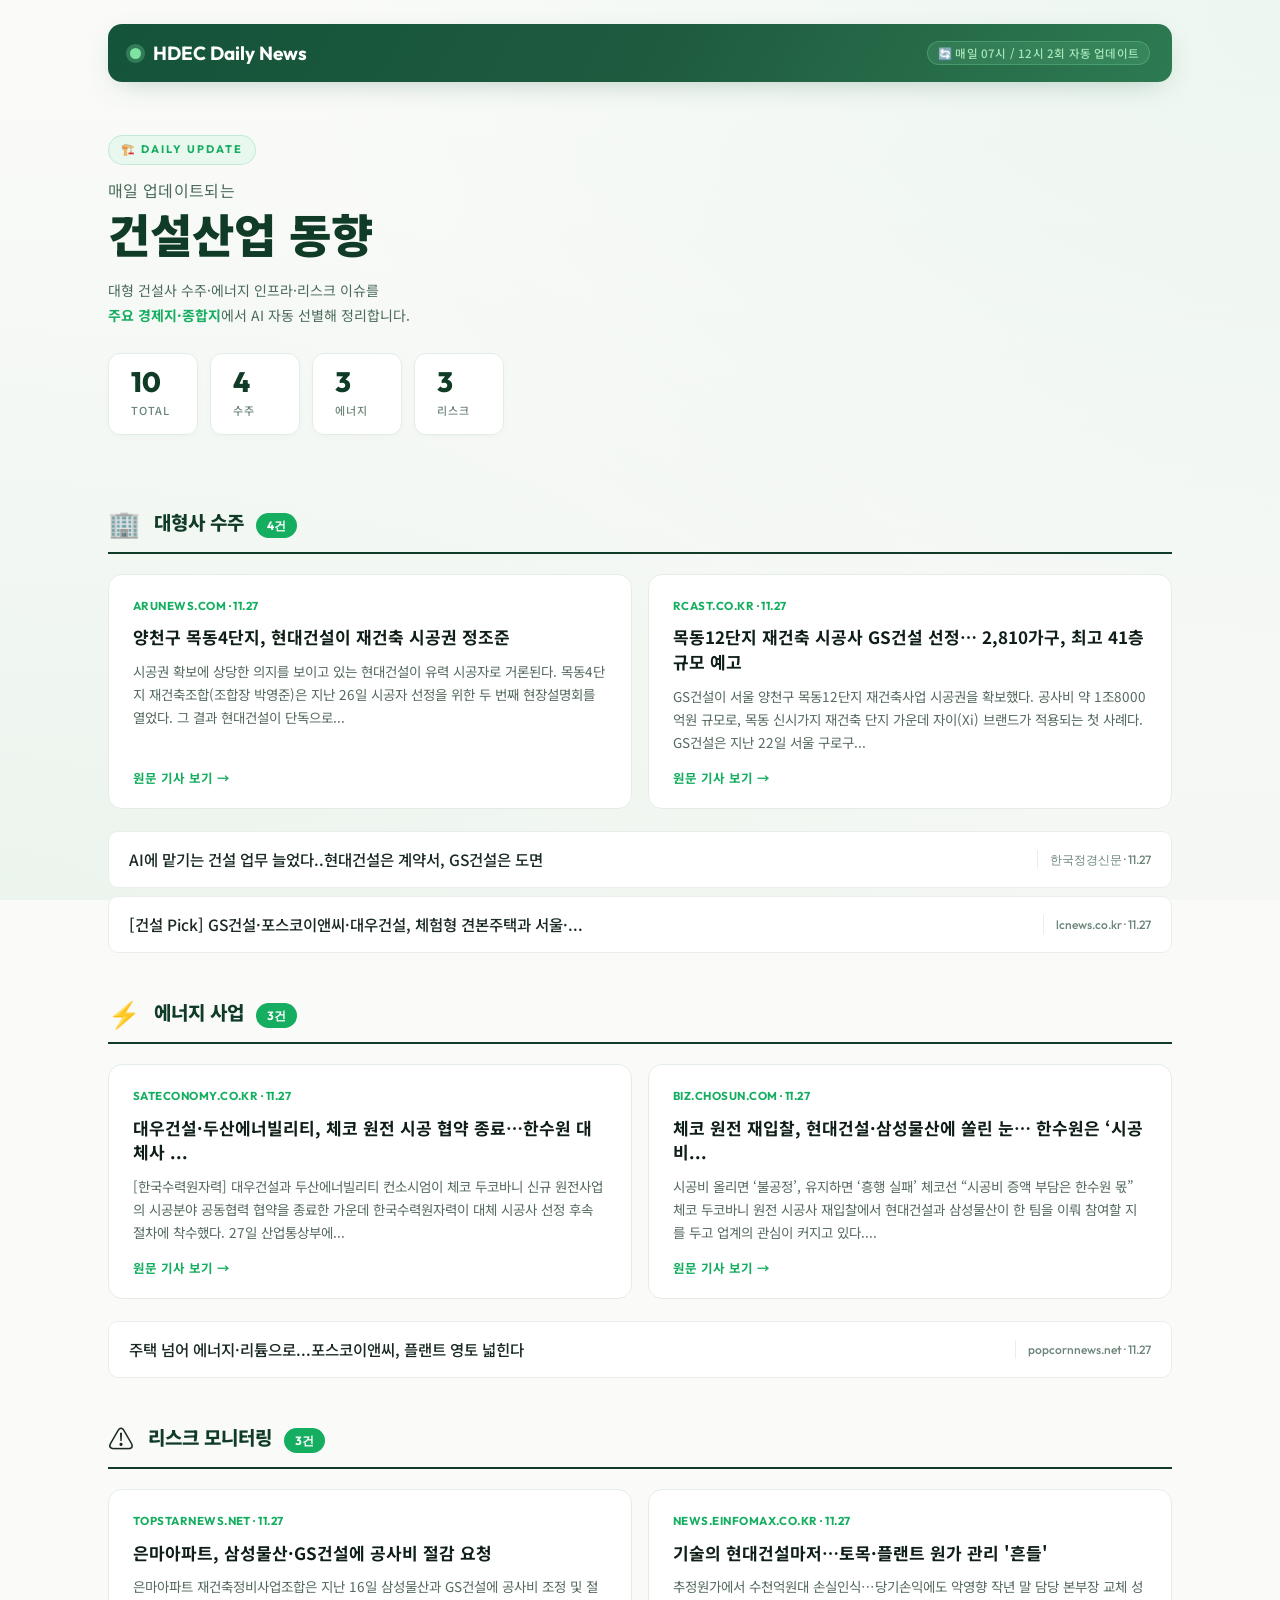
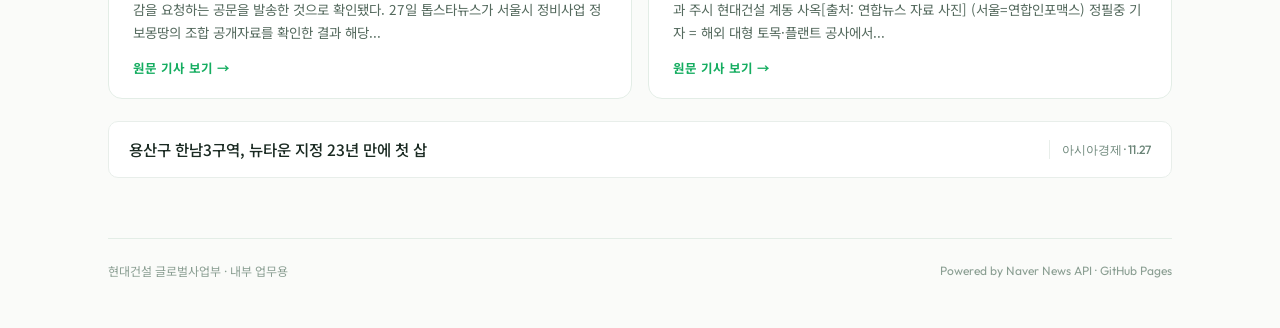
==== commit 7c4c8b8b: "Daily news update 2026-11-27" ====
--- a/news_top10.html
+++ b/news_top10.html
@@ -53,28 +53,28 @@
         </div>
       </div>
       <div class="top-cards">
-        <a class="top-card" href="https://biz.heraldcorp.com/article/10949910?ref=naver" target="_blank" rel="noopener">
-          <div class="top-card-source">biz.heraldcorp.com · 11.26</div>
-          <h3 class="top-card-title">“입주 후 분담금 최대 6년 유예” 대우건설 목동 첫 ‘써밋’ 파격 승...</h3>
-          <p class="top-card-desc">조합원 부담을 최소화해 빠른 사업 진행을 꾀하고, 11·14단지 수주전에서도 유리한 고지를 선점하겠습니다” 경민권 대우건설 강서영업지사 소장 대우건설이 분담금 최대 6년 유예 등을 내걸며 목동 수주 총력전에... </p>
+        <a class="top-card" href="https://www.arunews.com/news/articleView.html?idxno=70071" target="_blank" rel="noopener">
+          <div class="top-card-source">arunews.com · 11.27</div>
+          <h3 class="top-card-title">양천구 목동4단지, 현대건설이 재건축 시공권 정조준</h3>
+          <p class="top-card-desc">시공권 확보에 상당한 의지를 보이고 있는 현대건설이 유력 시공자로 거론된다. 목동4단지 재건축조합(조합장 박영준)은 지난 26일 시공자 선정을 위한 두 번째 현장설명회를 열었다. 그 결과 현대건설이 단독으로... </p>
           <span class="top-card-more">원문 기사 보기 →</span>
         </a>
-        <a class="top-card" href="https://www.thebigdata.co.kr/view.php?ud=202611252207101830d0a8833aad_23" target="_blank" rel="noopener">
-          <div class="top-card-source">thebigdata.co.kr · 11.26</div>
-          <h3 class="top-card-title">롯데건설 10월 온라인 관심도 12.9%↑...실수요자들 &quot;호감 상승&quot;</h3>
-          <p class="top-card-desc">연관어로는 기업·브랜드 분야에서 '롯데캐슬', '르엘', '현대건설', 'GS건설', '대우건설' 등이 많이 언급됐다. 경제 분야에서는 '사업', '분양', '재건축', '정비사업', '수주'가 상위에 올랐다. 온라인에서는... </p>
+        <a class="top-card" href="https://www.rcast.co.kr/news/articleView.html?idxno=32159" target="_blank" rel="noopener">
+          <div class="top-card-source">rcast.co.kr · 11.27</div>
+          <h3 class="top-card-title">목동12단지 재건축 시공사 GS건설 선정… 2,810가구, 최고 41층 규모 예고</h3>
+          <p class="top-card-desc">GS건설이 서울 양천구 목동12단지 재건축사업 시공권을 확보했다. 공사비 약 1조8000억원 규모로, 목동 신시가지 재건축 단지 가운데 자이(Xi) 브랜드가 적용되는 첫 사례다. GS건설은 지난 22일 서울 구로구... </p>
           <span class="top-card-more">원문 기사 보기 →</span>
         </a></div><ul class="headlines">
           <li class="headline">
-            <a href="https://www.fntimes.com/html/view.php?ud=202611261002214063048b718333_18" target="_blank" rel="noopener">
-              <span class="hl-title">IPARK현대산업개발, 강변강서 재건축서 삼성물산과 조경 협업</span>
-              <span class="hl-meta">fntimes.com · 11.26</span>
+            <a href="https://kpenews.com/View.aspx?No=4332089" target="_blank" rel="noopener">
+              <span class="hl-title">AI에 맡기는 건설 업무 늘었다..현대건설은 계약서, GS건설은 도면</span>
+              <span class="hl-meta">한국정경신문 · 11.27</span>
             </a>
           </li>
           <li class="headline">
-            <a href="https://www.arunews.com/news/articleView.html?idxno=70022" target="_blank" rel="noopener">
-              <span class="hl-title">오금현대아파트, 시공자 입찰에 삼성물산 단독 참여</span>
-              <span class="hl-meta">arunews.com · 11.26</span>
+            <a href="https://www.lcnews.co.kr/news/articleView.html?idxno=212143" target="_blank" rel="noopener">
+              <span class="hl-title">[건설 Pick] GS건설·포스코이앤씨·대우건설, 체험형 견본주택과 서울·...</span>
+              <span class="hl-meta">lcnews.co.kr · 11.27</span>
             </a>
           </li></ul>
     </section>
@@ -87,22 +87,22 @@
         </div>
       </div>
       <div class="top-cards">
-        <a class="top-card" href="https://www.asiatime.co.kr/article/20261125500380" target="_blank" rel="noopener">
-          <div class="top-card-source">asiatime.co.kr · 11.26</div>
-          <h3 class="top-card-title">[현대제철이 뛴다]④미국은 짓고 한국은 깔고…전력 인프라 수주 총력전</h3>
-          <p class="top-card-desc">제조업 리쇼어링(생산기지 자국 복귀)으로 공장 건설도 늘었다. 다만 미국 내 철강 생산은 이 수요를... 원자력·해상풍력·액화천연가스(LNG) 발전용 강재는 별도 조직이 맡아 대응하고 있다. 데이터센터에서 시작한... </p>
+        <a class="top-card" href="https://sateconomy.co.kr/news/view/1065573998667575" target="_blank" rel="noopener">
+          <div class="top-card-source">sateconomy.co.kr · 11.27</div>
+          <h3 class="top-card-title">대우건설·두산에너빌리티, 체코 원전 시공 협약 종료…한수원 대체사 ...</h3>
+          <p class="top-card-desc">[한국수력원자력] 대우건설과 두산에너빌리티 컨소시엄이 체코 두코바니 신규 원전사업의 시공분야 공동협력 협약을 종료한 가운데 한국수력원자력이 대체 시공사 선정 후속 절차에 착수했다. 27일 산업통상부에... </p>
           <span class="top-card-more">원문 기사 보기 →</span>
         </a>
-        <a class="top-card" href="https://www.edaily.co.kr/News/Read?newsId=02650246645649656&amp;mediaCodeNo=257&amp;utm_source=naver&amp;utm_medium=referral&amp;utm_campaign=news_syndication&amp;utm_content=original_article" target="_blank" rel="noopener">
-          <div class="top-card-source">이데일리 · 11.26</div>
-          <h3 class="top-card-title">오리온이엔씨, 한·캐나다 운송형 마이크로원자로 공동개발</h3>
-          <p class="top-card-desc">현재 포스코이앤씨와 혁신형 소형모듈원자로(i-SMR)의 2차계통(BOP) 종합설계 등 차세대 원자로 프로젝트도 공동 수행 중이다. 회사는 이번 협약을 통해 국내에서 축적한 원전 엔지니어링과 제조 역량을 해외 시장으로... </p>
+        <a class="top-card" href="https://biz.chosun.com/industry/company/2026/11/27/4UUH5BQ4LRG3PM6HDEIEF6YM4Y/?utm_source=naver&amp;utm_medium=original&amp;utm_campaign=biz" target="_blank" rel="noopener">
+          <div class="top-card-source">biz.chosun.com · 11.27</div>
+          <h3 class="top-card-title">체코 원전 재입찰, 현대건설·삼성물산에 쏠린 눈… 한수원은 ‘시공비...</h3>
+          <p class="top-card-desc">시공비 올리면 ‘불공정’, 유지하면 ‘흥행 실패’ 체코선 “시공비 증액 부담은 한수원 몫” 체코 두코바니 원전 시공사 재입찰에서 현대건설과 삼성물산이 한 팀을 이뤄 참여할 지를 두고 업계의 관심이 커지고 있다.... </p>
           <span class="top-card-more">원문 기사 보기 →</span>
         </a></div><ul class="headlines">
           <li class="headline">
-            <a href="https://www.fnnews.com/news/202611261115059568" target="_blank" rel="noopener">
-              <span class="hl-title">&quot;SMR 상용화, 설계표준화-계측자동화로 경제성 확보해야&quot;</span>
-              <span class="hl-meta">파이낸셜뉴스 · 11.26</span>
+            <a href="http://www.popcornnews.net/news/articleView.html?idxno=141602" target="_blank" rel="noopener">
+              <span class="hl-title">주택 넘어 에너지·리튬으로...포스코이앤씨, 플랜트 영토 넓힌다</span>
+              <span class="hl-meta">popcornnews.net · 11.27</span>
             </a>
           </li></ul>
     </section>
@@ -115,22 +115,22 @@
         </div>
       </div>
       <div class="top-cards">
-        <a class="top-card" href="https://www.g-enews.com/view.php?ud=2026112611323079232aa6f4cdad_1" target="_blank" rel="noopener">
-          <div class="top-card-source">g-enews.com · 11.26</div>
-          <h3 class="top-card-title">182조 공적주택 시장 열린다…일감 부족 중견 건설사 '단비' 될까</h3>
-          <p class="top-card-desc">현대건설과 삼성물산 등 대형 건설사들은 서울 목동·성수·여의도·반포 등 핵심 정비사업장은 물론 경기 광명 등 수도권 주요 재건축 사업장에서도 조 단위 시공권을 잇달아 확보하고 있다. 공사비 상승과 부동산... </p>
+        <a class="top-card" href="https://www.topstarnews.net/news/articleView.html?idxno=16287757" target="_blank" rel="noopener">
+          <div class="top-card-source">topstarnews.net · 11.27</div>
+          <h3 class="top-card-title">은마아파트, 삼성물산·GS건설에 공사비 절감 요청</h3>
+          <p class="top-card-desc">은마아파트 재건축정비사업조합은 지난 16일 삼성물산과 GS건설에 공사비 조정 및 절감을 요청하는 공문을 발송한 것으로 확인됐다. 27일 톱스타뉴스가 서울시 정비사업 정보몽땅의 조합 공개자료를 확인한 결과 해당... </p>
           <span class="top-card-more">원문 기사 보기 →</span>
         </a>
-        <a class="top-card" href="https://news.tf.co.kr/read/economy/2393700.htm" target="_blank" rel="noopener">
-          <div class="top-card-source">news.tf.co.kr · 11.26</div>
-          <h3 class="top-card-title">현대엔지니어링, 2년 만에 수장 교체…새 대표에 나태준 부사장</h3>
-          <p class="top-card-desc">신임 대표의 수주·수행 경험을 바탕으로 수익성 중심의 사업 운영과 리스크 관리를 강화할 계획이다. 첨단 산업건축 등 성장 분야를 확대하고, 현대건설 등 그룹사와의 협업을 통해 미래 사업 전환 기반도 다질 방침이다.</p>
+        <a class="top-card" href="https://news.einfomax.co.kr/news/articleView.html?idxno=4446877" target="_blank" rel="noopener">
+          <div class="top-card-source">news.einfomax.co.kr · 11.27</div>
+          <h3 class="top-card-title">기술의 현대건설마저…토목·플랜트 원가 관리 '흔들'</h3>
+          <p class="top-card-desc">추정원가에서 수천억원대 손실인식…당기손익에도 악영향 작년 말 담당 본부장 교체 성과 주시 현대건설 계동 사옥[출처: 연합뉴스 자료 사진] (서울=연합인포맥스) 정필중 기자 = 해외 대형 토목·플랜트 공사에서... </p>
           <span class="top-card-more">원문 기사 보기 →</span>
         </a></div><ul class="headlines">
           <li class="headline">
-            <a href="https://www.newswhoplus.com/news/articleView.html?idxno=75470" target="_blank" rel="noopener">
-              <span class="hl-title">가덕도신공항 적기 개항에 여야 한뜻…공사비 조정 특례 추진</span>
-              <span class="hl-meta">newswhoplus.com · 11.26</span>
+            <a href="https://view.asiae.co.kr/article/2026112708294459692" target="_blank" rel="noopener">
+              <span class="hl-title">용산구 한남3구역, 뉴타운 지정 23년 만에 첫 삽</span>
+              <span class="hl-meta">아시아경제 · 11.27</span>
             </a>
           </li></ul>
     </section>
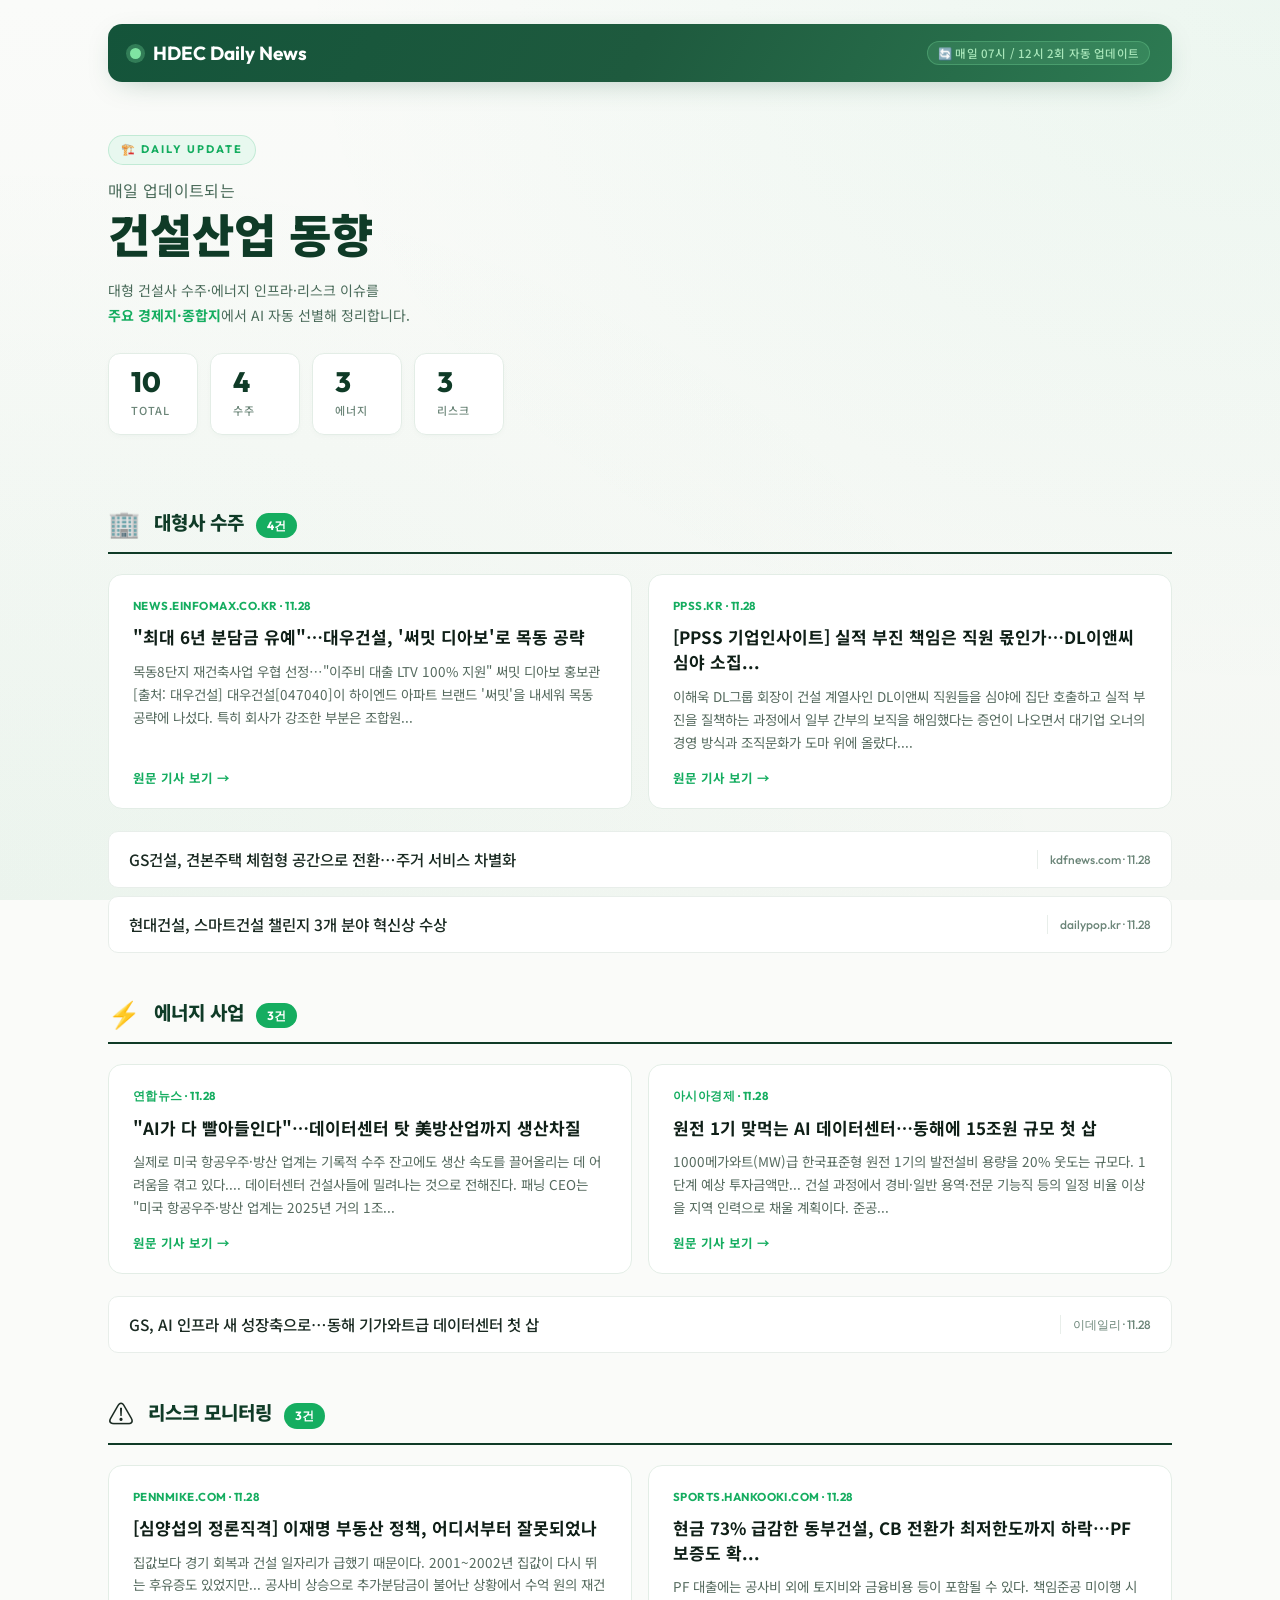
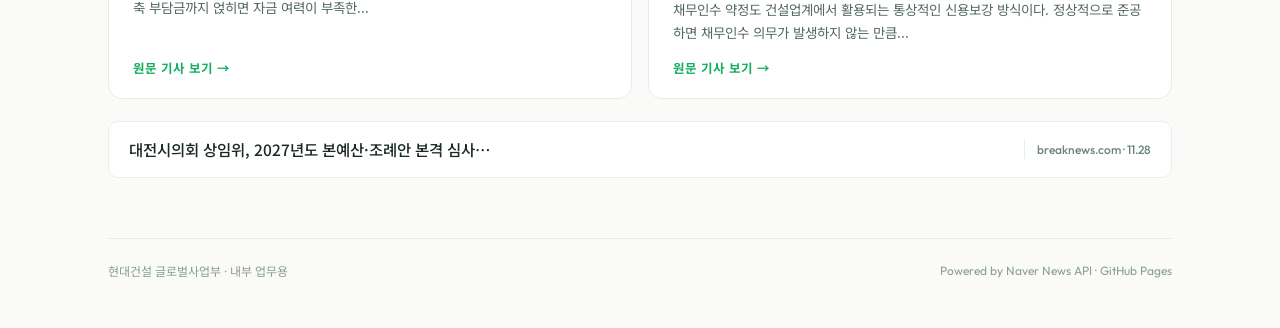
==== commit 4ef35925: "Daily news update 2026-11-28" ====
--- a/news_top10.html
+++ b/news_top10.html
@@ -53,28 +53,28 @@
         </div>
       </div>
       <div class="top-cards">
-        <a class="top-card" href="https://www.arunews.com/news/articleView.html?idxno=70071" target="_blank" rel="noopener">
-          <div class="top-card-source">arunews.com · 11.27</div>
-          <h3 class="top-card-title">양천구 목동4단지, 현대건설이 재건축 시공권 정조준</h3>
-          <p class="top-card-desc">시공권 확보에 상당한 의지를 보이고 있는 현대건설이 유력 시공자로 거론된다. 목동4단지 재건축조합(조합장 박영준)은 지난 26일 시공자 선정을 위한 두 번째 현장설명회를 열었다. 그 결과 현대건설이 단독으로... </p>
+        <a class="top-card" href="https://news.einfomax.co.kr/news/articleView.html?idxno=4447045" target="_blank" rel="noopener">
+          <div class="top-card-source">news.einfomax.co.kr · 11.28</div>
+          <h3 class="top-card-title">&quot;최대 6년 분담금 유예&quot;…대우건설, '써밋 디아보'로 목동 공략</h3>
+          <p class="top-card-desc">목동8단지 재건축사업 우협 선정…&quot;이주비 대출 LTV 100% 지원&quot; 써밋 디아보 홍보관[출처: 대우건설] 대우건설[047040]이 하이엔드 아파트 브랜드 '써밋'을 내세워 목동 공략에 나섰다. 특히 회사가 강조한 부분은 조합원... </p>
           <span class="top-card-more">원문 기사 보기 →</span>
         </a>
-        <a class="top-card" href="https://www.rcast.co.kr/news/articleView.html?idxno=32159" target="_blank" rel="noopener">
-          <div class="top-card-source">rcast.co.kr · 11.27</div>
-          <h3 class="top-card-title">목동12단지 재건축 시공사 GS건설 선정… 2,810가구, 최고 41층 규모 예고</h3>
-          <p class="top-card-desc">GS건설이 서울 양천구 목동12단지 재건축사업 시공권을 확보했다. 공사비 약 1조8000억원 규모로, 목동 신시가지 재건축 단지 가운데 자이(Xi) 브랜드가 적용되는 첫 사례다. GS건설은 지난 22일 서울 구로구... </p>
+        <a class="top-card" href="https://www.ppss.kr/news/articleView.html?idxno=323560" target="_blank" rel="noopener">
+          <div class="top-card-source">ppss.kr · 11.28</div>
+          <h3 class="top-card-title">[PPSS 기업인사이트] 실적 부진 책임은 직원 몫인가…DL이앤씨 심야 소집...</h3>
+          <p class="top-card-desc">이해욱 DL그룹 회장이 건설 계열사인 DL이앤씨 직원들을 심야에 집단 호출하고 실적 부진을 질책하는 과정에서 일부 간부의 보직을 해임했다는 증언이 나오면서 대기업 오너의 경영 방식과 조직문화가 도마 위에 올랐다.... </p>
           <span class="top-card-more">원문 기사 보기 →</span>
         </a></div><ul class="headlines">
           <li class="headline">
-            <a href="https://kpenews.com/View.aspx?No=4332089" target="_blank" rel="noopener">
-              <span class="hl-title">AI에 맡기는 건설 업무 늘었다..현대건설은 계약서, GS건설은 도면</span>
-              <span class="hl-meta">한국정경신문 · 11.27</span>
+            <a href="http://www.kdfnews.com/news/articleView.html?idxno=191524" target="_blank" rel="noopener">
+              <span class="hl-title">GS건설, 견본주택 체험형 공간으로 전환…주거 서비스 차별화</span>
+              <span class="hl-meta">kdfnews.com · 11.28</span>
             </a>
           </li>
           <li class="headline">
-            <a href="https://www.lcnews.co.kr/news/articleView.html?idxno=212143" target="_blank" rel="noopener">
-              <span class="hl-title">[건설 Pick] GS건설·포스코이앤씨·대우건설, 체험형 견본주택과 서울·...</span>
-              <span class="hl-meta">lcnews.co.kr · 11.27</span>
+            <a href="http://www.dailypop.kr/news/articleView.html?idxno=105135" target="_blank" rel="noopener">
+              <span class="hl-title">현대건설, 스마트건설 챌린지 3개 분야 혁신상 수상</span>
+              <span class="hl-meta">dailypop.kr · 11.28</span>
             </a>
           </li></ul>
     </section>
@@ -87,22 +87,22 @@
         </div>
       </div>
       <div class="top-cards">
-        <a class="top-card" href="https://sateconomy.co.kr/news/view/1065573998667575" target="_blank" rel="noopener">
-          <div class="top-card-source">sateconomy.co.kr · 11.27</div>
-          <h3 class="top-card-title">대우건설·두산에너빌리티, 체코 원전 시공 협약 종료…한수원 대체사 ...</h3>
-          <p class="top-card-desc">[한국수력원자력] 대우건설과 두산에너빌리티 컨소시엄이 체코 두코바니 신규 원전사업의 시공분야 공동협력 협약을 종료한 가운데 한국수력원자력이 대체 시공사 선정 후속 절차에 착수했다. 27일 산업통상부에... </p>
+        <a class="top-card" href="https://www.yna.co.kr/view/AKR20261128020200009?input=1195m" target="_blank" rel="noopener">
+          <div class="top-card-source">연합뉴스 · 11.28</div>
+          <h3 class="top-card-title">&quot;AI가 다 빨아들인다&quot;…데이터센터 탓 美방산업까지 생산차질</h3>
+          <p class="top-card-desc">실제로 미국 항공우주·방산 업계는 기록적 수주 잔고에도 생산 속도를 끌어올리는 데 어려움을 겪고 있다.... 데이터센터 건설사들에 밀려나는 것으로 전해진다. 패닝 CEO는 &quot;미국 항공우주·방산 업계는 2025년 거의 1조... </p>
           <span class="top-card-more">원문 기사 보기 →</span>
         </a>
-        <a class="top-card" href="https://biz.chosun.com/industry/company/2026/11/27/4UUH5BQ4LRG3PM6HDEIEF6YM4Y/?utm_source=naver&amp;utm_medium=original&amp;utm_campaign=biz" target="_blank" rel="noopener">
-          <div class="top-card-source">biz.chosun.com · 11.27</div>
-          <h3 class="top-card-title">체코 원전 재입찰, 현대건설·삼성물산에 쏠린 눈… 한수원은 ‘시공비...</h3>
-          <p class="top-card-desc">시공비 올리면 ‘불공정’, 유지하면 ‘흥행 실패’ 체코선 “시공비 증액 부담은 한수원 몫” 체코 두코바니 원전 시공사 재입찰에서 현대건설과 삼성물산이 한 팀을 이뤄 참여할 지를 두고 업계의 관심이 커지고 있다.... </p>
+        <a class="top-card" href="https://view.asiae.co.kr/article/2026112809463727415" target="_blank" rel="noopener">
+          <div class="top-card-source">아시아경제 · 11.28</div>
+          <h3 class="top-card-title">원전 1기 맞먹는 AI 데이터센터…동해에 15조원 규모 첫 삽</h3>
+          <p class="top-card-desc">1000메가와트(MW)급 한국표준형 원전 1기의 발전설비 용량을 20% 웃도는 규모다. 1단계 예상 투자금액만... 건설 과정에서 경비·일반 용역·전문 기능직 등의 일정 비율 이상을 지역 인력으로 채울 계획이다. 준공... </p>
           <span class="top-card-more">원문 기사 보기 →</span>
         </a></div><ul class="headlines">
           <li class="headline">
-            <a href="http://www.popcornnews.net/news/articleView.html?idxno=141602" target="_blank" rel="noopener">
-              <span class="hl-title">주택 넘어 에너지·리튬으로...포스코이앤씨, 플랜트 영토 넓힌다</span>
-              <span class="hl-meta">popcornnews.net · 11.27</span>
+            <a href="https://www.edaily.co.kr/News/Read?newsId=01617046645650312&amp;mediaCodeNo=257&amp;utm_source=naver&amp;utm_medium=referral&amp;utm_campaign=news_syndication&amp;utm_content=original_article" target="_blank" rel="noopener">
+              <span class="hl-title">GS, AI 인프라 새 성장축으로…동해 기가와트급 데이터센터 첫 삽</span>
+              <span class="hl-meta">이데일리 · 11.28</span>
             </a>
           </li></ul>
     </section>
@@ -115,22 +115,22 @@
         </div>
       </div>
       <div class="top-cards">
-        <a class="top-card" href="https://www.topstarnews.net/news/articleView.html?idxno=16287757" target="_blank" rel="noopener">
-          <div class="top-card-source">topstarnews.net · 11.27</div>
-          <h3 class="top-card-title">은마아파트, 삼성물산·GS건설에 공사비 절감 요청</h3>
-          <p class="top-card-desc">은마아파트 재건축정비사업조합은 지난 16일 삼성물산과 GS건설에 공사비 조정 및 절감을 요청하는 공문을 발송한 것으로 확인됐다. 27일 톱스타뉴스가 서울시 정비사업 정보몽땅의 조합 공개자료를 확인한 결과 해당... </p>
+        <a class="top-card" href="https://www.pennmike.com/news/articleView.html?idxno=132986" target="_blank" rel="noopener">
+          <div class="top-card-source">pennmike.com · 11.28</div>
+          <h3 class="top-card-title">[심양섭의 정론직격] 이재명 부동산 정책, 어디서부터 잘못되었나</h3>
+          <p class="top-card-desc">집값보다 경기 회복과 건설 일자리가 급했기 때문이다. 2001~2002년 집값이 다시 뛰는 후유증도 있었지만... 공사비 상승으로 추가분담금이 불어난 상황에서 수억 원의 재건축 부담금까지 얹히면 자금 여력이 부족한... </p>
           <span class="top-card-more">원문 기사 보기 →</span>
         </a>
-        <a class="top-card" href="https://news.einfomax.co.kr/news/articleView.html?idxno=4446877" target="_blank" rel="noopener">
-          <div class="top-card-source">news.einfomax.co.kr · 11.27</div>
-          <h3 class="top-card-title">기술의 현대건설마저…토목·플랜트 원가 관리 '흔들'</h3>
-          <p class="top-card-desc">추정원가에서 수천억원대 손실인식…당기손익에도 악영향 작년 말 담당 본부장 교체 성과 주시 현대건설 계동 사옥[출처: 연합뉴스 자료 사진] (서울=연합인포맥스) 정필중 기자 = 해외 대형 토목·플랜트 공사에서... </p>
+        <a class="top-card" href="https://sports.hankooki.com/news/articleView.html?idxno=6944320" target="_blank" rel="noopener">
+          <div class="top-card-source">sports.hankooki.com · 11.28</div>
+          <h3 class="top-card-title">현금 73% 급감한 동부건설, CB 전환가 최저한도까지 하락…PF 보증도 확...</h3>
+          <p class="top-card-desc">PF 대출에는 공사비 외에 토지비와 금융비용 등이 포함될 수 있다. 책임준공 미이행 시 채무인수 약정도 건설업계에서 활용되는 통상적인 신용보강 방식이다. 정상적으로 준공하면 채무인수 의무가 발생하지 않는 만큼... </p>
           <span class="top-card-more">원문 기사 보기 →</span>
         </a></div><ul class="headlines">
           <li class="headline">
-            <a href="https://view.asiae.co.kr/article/2026112708294459692" target="_blank" rel="noopener">
-              <span class="hl-title">용산구 한남3구역, 뉴타운 지정 23년 만에 첫 삽</span>
-              <span class="hl-meta">아시아경제 · 11.27</span>
+            <a href="http://www.breaknews.com/1254938" target="_blank" rel="noopener">
+              <span class="hl-title">대전시의회 상임위, 2027년도 본예산·조례안 본격 심사…</span>
+              <span class="hl-meta">breaknews.com · 11.28</span>
             </a>
           </li></ul>
     </section>
